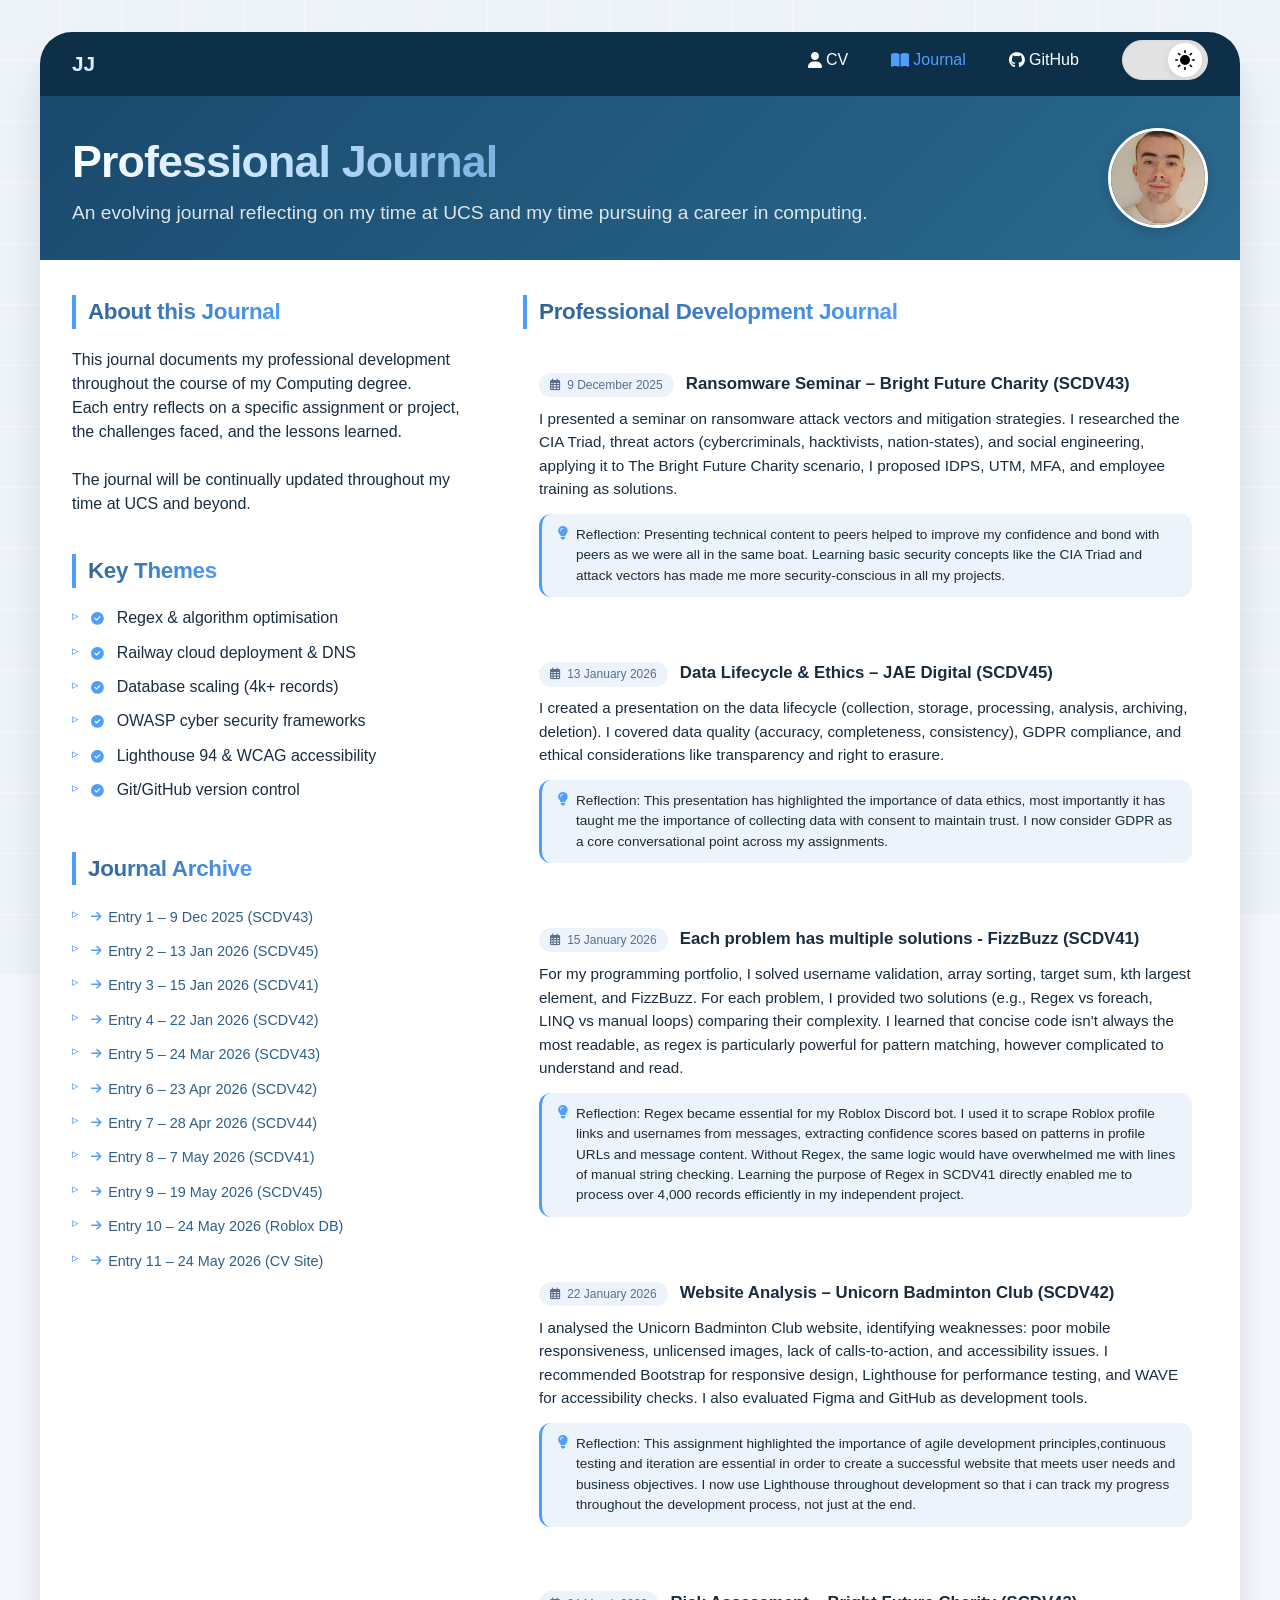
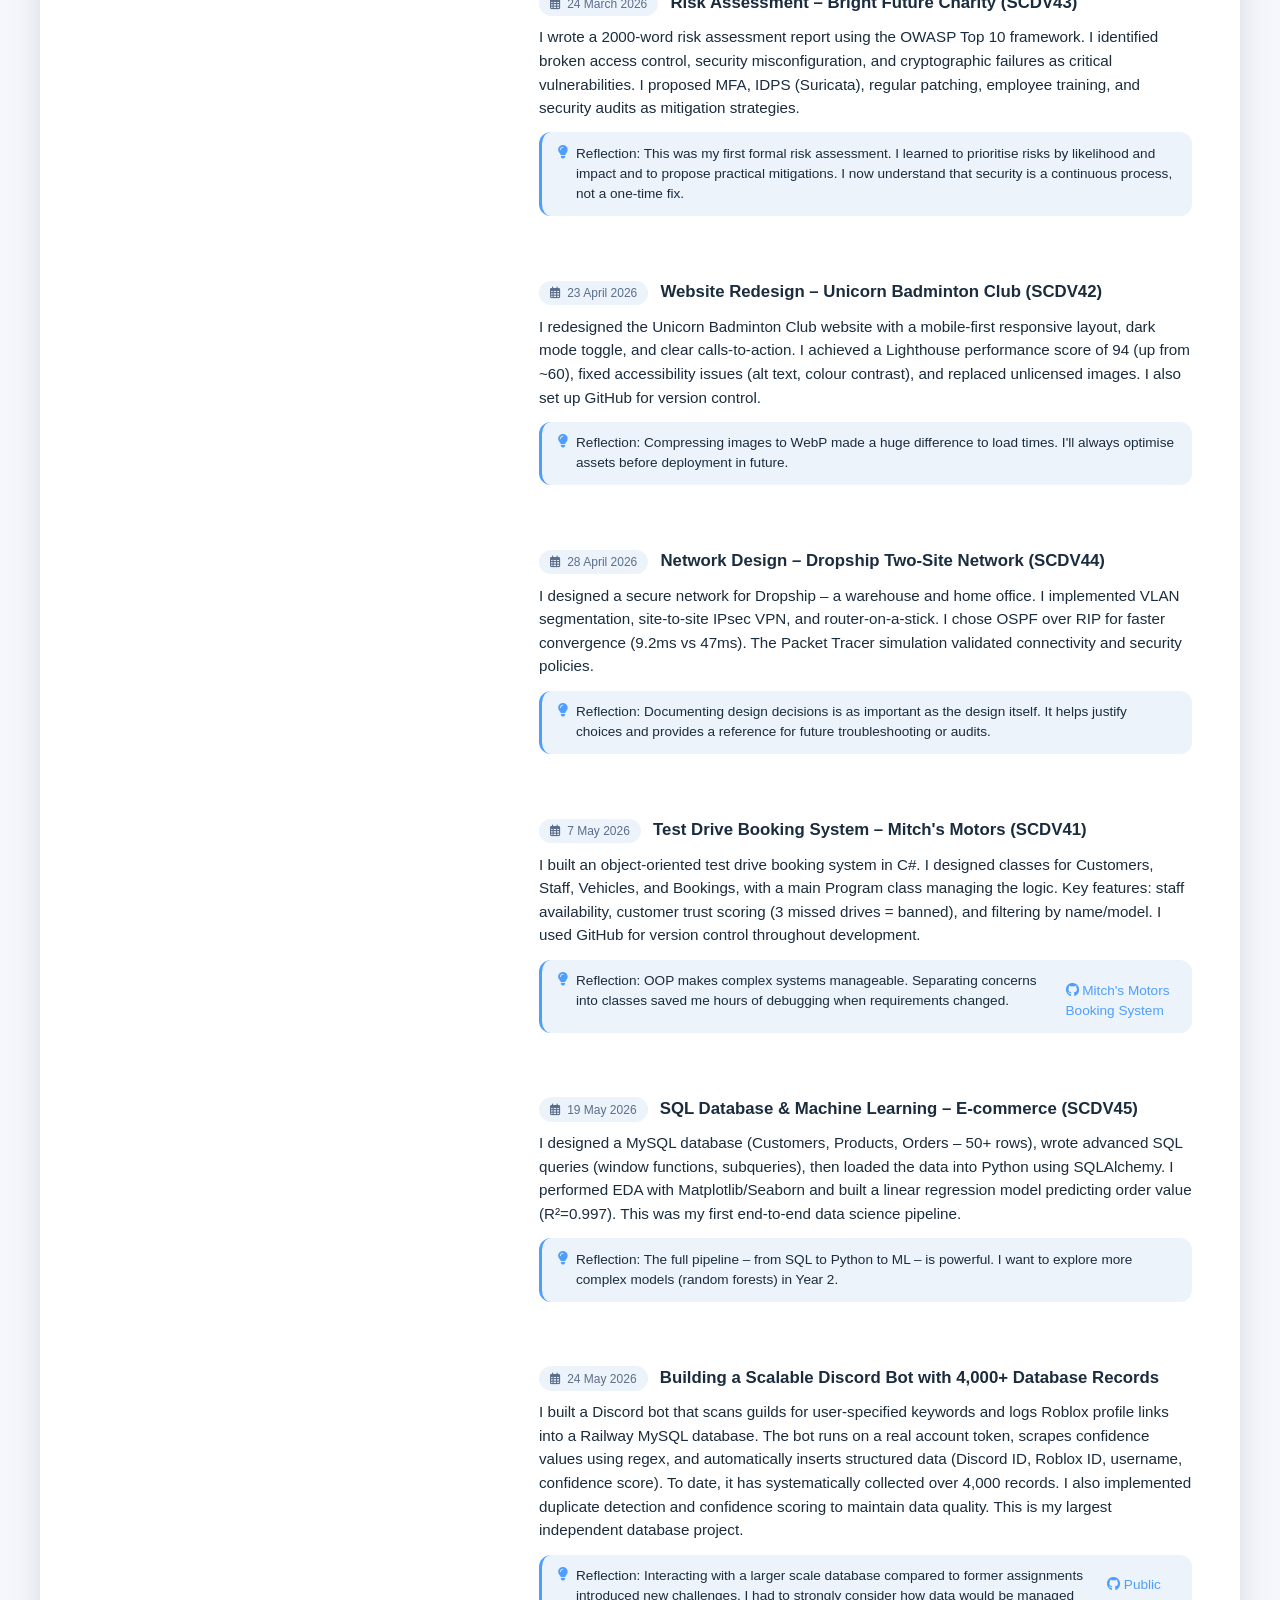
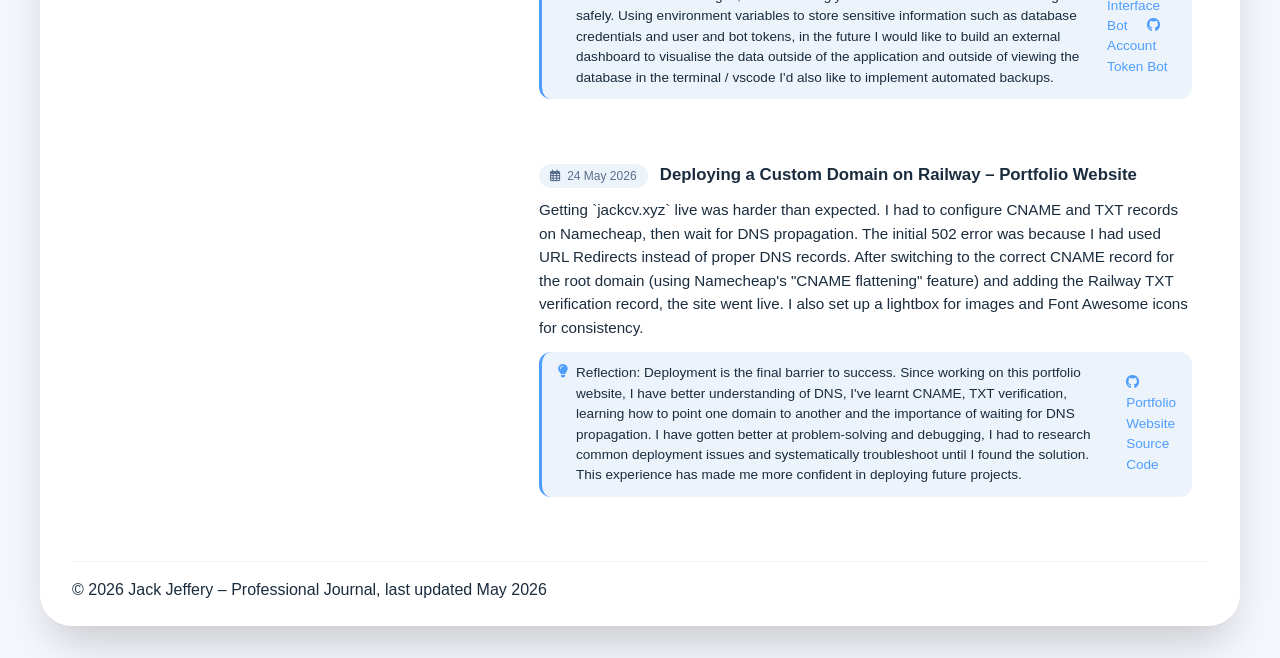
==== journal.html @ ab9c85f5 "Added dark mode, background elements and more" ====
<!DOCTYPE html>
<html lang="en" data-theme="light">
<head>
  <meta charset="UTF-8">
  <meta name="viewport" content="width=device-width, initial-scale=1.0">
  <title>Jack – Professional Journal</title>
  <link rel="stylesheet" href="style.css">
  <link rel="stylesheet" href="journal.css">
  <script src="script.js" defer></script>
  <link rel="icon" type="image/png" sizes="32x32" href="images/favicon-32x32.png">
  <link rel="icon" type="image/png" sizes="16x16" href="images/favicon-16x16.png">
  <link rel="apple-touch-icon" sizes="180x180" href="images/apple-touch-icon.png">
  <link rel="stylesheet" href="https://cdnjs.cloudflare.com/ajax/libs/font-awesome/6.5.1/css/all.min.css">
</head>
<body>

<!-- Interactive Grid Background -->
<div class="grid-background" id="grid-bg"></div>

<div class="container">

  <!-- Navigation Bar with Theme Toggle -->
  <nav class="navbar">
  <div class="nav-container">
    <a href="index.html" class="nav-logo">JJ</a>
    <ul class="nav-menu">
      <li><a href="/" class="nav-link"><i class="fas fa-user"></i> CV</a></li>
      <li><a href="/journal" class="nav-link active"><i class="fas fa-book-open"></i> Journal</a></li>
      <li><a href="#" id="github-choice-trigger" class="nav-link"><i class="fab fa-github"></i> GitHub</a></li>
      <li>
        <button class="theme-toggle" id="theme-btn" aria-label="Toggle theme">
          <div class="toggle-thumb">
            <svg class="theme-icon" viewBox="0 0 24 24" fill="none" stroke="currentColor" stroke-width="2" stroke-linecap="round" stroke-linejoin="round">
              <g class="sun-beams">
                <line x1="12" y1="1" x2="12" y2="3"></line>
                <line x1="12" y1="21" x2="12" y2="23"></line>
                <line x1="4.22" y1="4.22" x2="5.64" y2="5.64"></line>
                <line x1="18.36" y1="18.36" x2="19.78" y2="19.78"></line>
                <line x1="1" y1="12" x2="3" y2="12"></line>
                <line x1="21" y1="12" x2="23" y2="12"></line>
                <line x1="4.22" y1="19.78" x2="5.64" y2="18.36"></line>
                <line x1="18.36" y1="5.64" x2="19.78" y2="4.22"></line>
              </g>
              <mask id="moon-mask">
                <rect x="0" y="0" width="100%" height="100%" fill="white" />
                <circle class="mask-cutout" cx="24" cy="4" r="7" fill="black" />
              </mask>
              <circle class="theme-icon-center" cx="12" cy="12" r="7" fill="currentColor" mask="url(#moon-mask)"></circle>
            </svg>
          </div>
        </button>
      </li>
    </ul>
    <div class="nav-toggle">
      <i class="fas fa-bars"></i>
    </div>
  </div>
</nav>

  <div class="cv-header">
    <div class="header-flex">
      <div class="header-text">
        <h1>Professional Journal</h1>
        <p>An evolving journal reflecting on my time at UCS and my time pursuing a career in computing.</p>
      </div>
      <img src="images/head.jpg" alt="Jack Jeffery" class="headshot">
    </div>
  </div>

  <div class="cv-main">
    <div class="two-col">
      <!-- LEFT COLUMN -->
      <div class="left-col">
        <div class="section">
          <div class="section-title">About this Journal</div>
          <p>This journal documents my professional development throughout the course of my Computing degree. <br> Each entry reflects on a specific assignment or project, the challenges faced, and the lessons learned. <br> <br> The journal will be continually updated throughout my time at UCS and beyond.</p>
        </div>
        <div class="section">
          <div class="section-title">Key Themes</div>
          <ul>
            <li><i class="fas fa-check-circle"></i> Regex & algorithm optimisation</li>
            <li><i class="fas fa-check-circle"></i> Railway cloud deployment & DNS</li>
            <li><i class="fas fa-check-circle"></i> Database scaling (4k+ records)</li>
            <li><i class="fas fa-check-circle"></i> OWASP cyber security frameworks</li>
            <li><i class="fas fa-check-circle"></i> Lighthouse 94 & WCAG accessibility</li>
            <li><i class="fas fa-check-circle"></i> Git/GitHub version control</li>
          </ul>
        </div>
        <div class="section">
          <div class="section-title">Journal Archive</div>
          <ul>
            <li><a href="#entry1" class="archive-link"><i class="fas fa-arrow-right"></i> Entry 1 – 9 Dec 2025 (SCDV43)</a></li>
            <li><a href="#entry2" class="archive-link"><i class="fas fa-arrow-right"></i> Entry 2 – 13 Jan 2026 (SCDV45)</a></li>
            <li><a href="#entry3" class="archive-link"><i class="fas fa-arrow-right"></i> Entry 3 – 15 Jan 2026 (SCDV41)</a></li>
            <li><a href="#entry4" class="archive-link"><i class="fas fa-arrow-right"></i> Entry 4 – 22 Jan 2026 (SCDV42)</a></li>
            <li><a href="#entry5" class="archive-link"><i class="fas fa-arrow-right"></i> Entry 5 – 24 Mar 2026 (SCDV43)</a></li>
            <li><a href="#entry6" class="archive-link"><i class="fas fa-arrow-right"></i> Entry 6 – 23 Apr 2026 (SCDV42)</a></li>
            <li><a href="#entry7" class="archive-link"><i class="fas fa-arrow-right"></i> Entry 7 – 28 Apr 2026 (SCDV44)</a></li>
            <li><a href="#entry8" class="archive-link"><i class="fas fa-arrow-right"></i> Entry 8 – 7 May 2026 (SCDV41)</a></li>
            <li><a href="#entry9" class="archive-link"><i class="fas fa-arrow-right"></i> Entry 9 – 19 May 2026 (SCDV45)</a></li>
            <li><a href="#entry10" class="archive-link"><i class="fas fa-arrow-right"></i> Entry 10 – 24 May 2026 (Roblox DB)</a></li>
            <li><a href="#entry11" class="archive-link"><i class="fas fa-arrow-right"></i> Entry 11 – 24 May 2026 (CV Site)</a></li>
          </ul>
        </div>
      </div>

      <!-- RIGHT COLUMN – Journal entries -->
      <div class="right-col">
        <div class="section">
          <div class="section-title">Professional Development Journal</div>

          <div class="journal-entries">

            <!-- Entry 1 -->
            <div id="entry1" class="journal-entry">
              <div class="entry-header">
                <span class="entry-date"><i class="far fa-calendar-alt"></i> 9 December 2025</span>
                <span class="entry-title">Ransomware Seminar – Bright Future Charity (SCDV43)</span>
              </div>
              <div class="entry-content">
                I presented a seminar on ransomware attack vectors and mitigation strategies. I researched the CIA Triad, threat actors (cybercriminals, hacktivists, nation-states), and social engineering, applying it to The Bright Future Charity scenario, I proposed IDPS, UTM, MFA, and employee training as solutions.
              </div>
              <div class="entry-reflection">
                <i class="fas fa-lightbulb"></i> Reflection: Presenting technical content to peers helped to improve my confidence and bond with peers as we were all in the same boat. Learning basic security concepts like the CIA Triad and attack vectors has made me more security-conscious in all my projects.
              </div>
            </div>

            <!-- Entry 2 -->
            <div id="entry2" class="journal-entry">
              <div class="entry-header">
                <span class="entry-date"><i class="far fa-calendar-alt"></i> 13 January 2026</span>
                <span class="entry-title">Data Lifecycle & Ethics – JAE Digital (SCDV45)</span>
              </div>
              <div class="entry-content">
                I created a presentation on the data lifecycle (collection, storage, processing, analysis, archiving, deletion). I covered data quality (accuracy, completeness, consistency), GDPR compliance, and ethical considerations like transparency and right to erasure.
              </div>
              <div class="entry-reflection">
                <i class="fas fa-lightbulb"></i> Reflection: This presentation has highlighted the importance of data ethics, most importantly it has taught me the importance of collecting data with consent to maintain trust. I now consider GDPR as a core conversational point across my assignments.
              </div>
            </div>

            <!-- Entry 3 -->
            <div id="entry3" class="journal-entry">
              <div class="entry-header">
                <span class="entry-date"><i class="far fa-calendar-alt"></i> 15 January 2026</span>
                <span class="entry-title">Each problem has multiple solutions - FizzBuzz (SCDV41)</span>
              </div>
              <div class="entry-content">
                For my programming portfolio, I solved username validation, array sorting, target sum, kth largest element, and FizzBuzz. For each problem, I provided two solutions (e.g., Regex vs foreach, LINQ vs manual loops) comparing their complexity. I learned that concise code isn't always the most readable, as regex is particularly powerful for pattern matching, however complicated to understand and read.
              </div>
              <div class="entry-reflection">
                <i class="fas fa-lightbulb"></i> Reflection: Regex became essential for my Roblox Discord bot. I used it to scrape Roblox profile links and usernames from messages, extracting confidence scores based on patterns in profile URLs and message content. Without Regex, the same logic would have overwhelmed me with lines of manual string checking. Learning the purpose of Regex in SCDV41 directly enabled me to process over 4,000 records efficiently in my independent project.
              </div>
            </div>

            <!-- Entry 4 -->
            <div id="entry4" class="journal-entry">
              <div class="entry-header">
                <span class="entry-date"><i class="far fa-calendar-alt"></i> 22 January 2026</span>
                <span class="entry-title">Website Analysis – Unicorn Badminton Club (SCDV42)</span>
              </div>
              <div class="entry-content">
                I analysed the Unicorn Badminton Club website, identifying weaknesses: poor mobile responsiveness, unlicensed images, lack of calls-to-action, and accessibility issues. I recommended Bootstrap for responsive design, Lighthouse for performance testing, and WAVE for accessibility checks. I also evaluated Figma and GitHub as development tools.
              </div>
              <div class="entry-reflection">
                <i class="fas fa-lightbulb"></i> Reflection: This assignment highlighted the importance of agile development principles,continuous testing and iteration are essential in order to create a successful website that meets user needs and business objectives. I now use Lighthouse throughout development so that i can track my progress throughout the development process, not just at the end.
              </div>
            </div>

            <!-- Entry 5 -->
            <div id="entry5" class="journal-entry">
              <div class="entry-header">
                <span class="entry-date"><i class="far fa-calendar-alt"></i> 24 March 2026</span>
                <span class="entry-title">Risk Assessment – Bright Future Charity (SCDV43)</span>
              </div>
              <div class="entry-content">
                I wrote a 2000-word risk assessment report using the OWASP Top 10 framework. I identified broken access control, security misconfiguration, and cryptographic failures as critical vulnerabilities. I proposed MFA, IDPS (Suricata), regular patching, employee training, and security audits as mitigation strategies.
              </div>
              <div class="entry-reflection">
                <i class="fas fa-lightbulb"></i> Reflection: This was my first formal risk assessment. I learned to prioritise risks by likelihood and impact and to propose practical mitigations. I now understand that security is a continuous process, not a one-time fix.
              </div>
            </div>

            <!-- Entry 6 -->
            <div id="entry6" class="journal-entry">
              <div class="entry-header">
                <span class="entry-date"><i class="far fa-calendar-alt"></i> 23 April 2026</span>
                <span class="entry-title">Website Redesign – Unicorn Badminton Club (SCDV42)</span>
              </div>
              <div class="entry-content">
                I redesigned the Unicorn Badminton Club website with a mobile-first responsive layout, dark mode toggle, and clear calls-to-action. I achieved a Lighthouse performance score of 94 (up from ~60), fixed accessibility issues (alt text, colour contrast), and replaced unlicensed images. I also set up GitHub for version control.
              </div>
              <div class="entry-reflection">
                <i class="fas fa-lightbulb"></i> Reflection: Compressing images to WebP made a huge difference to load times. I'll always optimise assets before deployment in future.
              </div>
            </div>

            <!-- Entry 7 -->
            <div id="entry7" class="journal-entry">
              <div class="entry-header">
                <span class="entry-date"><i class="far fa-calendar-alt"></i> 28 April 2026</span>
                <span class="entry-title">Network Design – Dropship Two-Site Network (SCDV44)</span>
              </div>
              <div class="entry-content">
                I designed a secure network for Dropship – a warehouse and home office. I implemented VLAN segmentation, site-to-site IPsec VPN, and router-on-a-stick. I chose OSPF over RIP for faster convergence (9.2ms vs 47ms). The Packet Tracer simulation validated connectivity and security policies.
              </div>
              <div class="entry-reflection">
                <i class="fas fa-lightbulb"></i> Reflection: Documenting design decisions is as important as the design itself. It helps justify choices and provides a reference for future troubleshooting or audits.
              </div>
            </div>

            <!-- Entry 8 -->
            <div id="entry8" class="journal-entry">
              <div class="entry-header">
                <span class="entry-date"><i class="far fa-calendar-alt"></i> 7 May 2026</span>
                <span class="entry-title">Test Drive Booking System – Mitch's Motors (SCDV41)</span>
              </div>
              <div class="entry-content">
                I built an object-oriented test drive booking system in C#. I designed classes for Customers, Staff, Vehicles, and Bookings, with a main Program class managing the logic. Key features: staff availability, customer trust scoring (3 missed drives = banned), and filtering by name/model. I used GitHub for version control throughout development.
              </div>
              <div class="entry-reflection">
                <i class="fas fa-lightbulb"></i> Reflection: OOP makes complex systems manageable. Separating concerns into classes saved me hours of debugging when requirements changed.
                <div style="margin-top: 0.6rem;">
                  <a href="https://github.com/JackUCS/MitchMotors" target="_blank" style="color: #4f9eff; text-decoration: none;">
                    <i class="fab fa-github"></i> Mitch's Motors Booking System
                  </a>
                </div>
              </div>
            </div>

            <!-- Entry 9 -->
            <div id="entry9" class="journal-entry">
              <div class="entry-header">
                <span class="entry-date"><i class="far fa-calendar-alt"></i> 19 May 2026</span>
                <span class="entry-title">SQL Database & Machine Learning – E-commerce (SCDV45)</span>
              </div>
              <div class="entry-content">
                I designed a MySQL database (Customers, Products, Orders – 50+ rows), wrote advanced SQL queries (window functions, subqueries), then loaded the data into Python using SQLAlchemy. I performed EDA with Matplotlib/Seaborn and built a linear regression model predicting order value (R²=0.997). This was my first end-to-end data science pipeline.
              </div>
              <div class="entry-reflection">
                <i class="fas fa-lightbulb"></i> Reflection: The full pipeline – from SQL to Python to ML – is powerful. I want to explore more complex models (random forests) in Year 2.
              </div>
            </div>

            <!-- Entry 10 -->
            <div id="entry10" class="journal-entry">
              <div class="entry-header">
                <span class="entry-date"><i class="far fa-calendar-alt"></i> 24 May 2026</span>
                <span class="entry-title">Building a Scalable Discord Bot with 4,000+ Database Records</span>
              </div>
              <div class="entry-content">
                I built a Discord bot that scans guilds for user‑specified keywords and logs Roblox profile links into a Railway MySQL database. The bot runs on a real account token, scrapes confidence values using regex, and automatically inserts structured data (Discord ID, Roblox ID, username, confidence score). To date, it has systematically collected over 4,000 records. I also implemented duplicate detection and confidence scoring to maintain data quality. This is my largest independent database project.
              </div>
              <div class="entry-reflection">
                <i class="fas fa-lightbulb"></i> Reflection: Interacting with a larger scale database compared to former assignments introduced new challenges, I had to strongly consider how data would be managed safely. Using environment variables to store sensitive information such as database credentials and user and bot tokens, in the future I would like to build an external dashboard to visualise the data outside of the application and outside of viewing the database in the terminal / vscode I'd also like to implement automated backups.
                <div style="margin-top: 0.6rem;">
                  <a href="https://github.com/JackUCS/PublicInterface" target="_blank" style="color: #4f9eff; text-decoration: none; margin-right: 1rem;">
                    <i class="fab fa-github"></i> Public Interface Bot
                  </a>
                  <a href="https://github.com/JackUCS/Roblox-Monitoring-Final" target="_blank" style="color: #4f9eff; text-decoration: none;">
                    <i class="fab fa-github"></i> Account Token Bot
                  </a>
                </div>
              </div>
            </div>

            <!-- Entry 11 -->
            <div id="entry11" class="journal-entry">
              <div class="entry-header">
                <span class="entry-date"><i class="far fa-calendar-alt"></i> 24 May 2026</span>
                <span class="entry-title">Deploying a Custom Domain on Railway – Portfolio Website</span>
              </div>
              <div class="entry-content">
                Getting `jackcv.xyz` live was harder than expected. I had to configure CNAME and TXT records on Namecheap, then wait for DNS propagation. The initial 502 error was because I had used URL Redirects instead of proper DNS records. After switching to the correct CNAME record for the root domain (using Namecheap's "CNAME flattening" feature) and adding the Railway TXT verification record, the site went live. I also set up a lightbox for images and Font Awesome icons for consistency.
              </div>
              <div class="entry-reflection">
                <i class="fas fa-lightbulb"></i> Reflection: Deployment is the final barrier to success. Since working on this portfolio website, I have better understanding of DNS, I've learnt CNAME, TXT verification, learning how to point one domain to another and the importance of waiting for DNS propagation. I have gotten better at problem-solving and debugging, I had to research common deployment issues and systematically troubleshoot until I found the solution. This experience has made me more confident in deploying future projects.
                <div style="margin-top: 0.6rem;">
                  <a href="https://github.com/JackUCS/Digital-CV" target="_blank" style="color: #4f9eff; text-decoration: none;">
                    <i class="fab fa-github"></i> Portfolio Website Source Code
                  </a>
                </div>
              </div>
            </div>

          </div>
        </div>
      </div>
    </div>

    <hr>
    <p class="copyright">© <span id="current-year"></span> Jack Jeffery – Professional Journal, last updated May 2026</p>
  </div>
</div>

<!-- Modal for journal entry detail popup -->
<div id="journal-modal" class="modal-overlay">
  <div class="modal-container">
    <div class="modal-content"></div>
  </div>
</div>

<!-- Modal for the interactive GitHub screenshot -->
<div id="github-image-modal" class="modal-overlay">
  <div class="modal-container github-interactive-container">
    <div class="github-image-wrapper">
      <img src="images/gitscreenshot.png" alt="GitHub Profile Screenshot" class="github-interactive-img">
    </div>
  </div>
</div>

</body>
</html>
---- style.css ----
/* ============================================
   INTERACTIVE GRID BACKGROUND
   ============================================ */
.grid-background {
  position: fixed;
  top: 0;
  left: 0;
  width: 100vw;
  height: 100vh;
  display: grid;
  grid-template-columns: repeat(auto-fill, minmax(60px, 1fr));
  grid-auto-rows: 60px;
  gap: 1px;
  z-index: 0;
  pointer-events: auto;
}

.grid-block {
  background-color: var(--grid-bg-start);
  width: 100%;
  height: 100%;
  transition: background-color 0.8s ease-out;
}

.grid-block:hover {
  background-color: var(--grid-bg-hover);
  transition: background-color 0s;
}

/* Theme-aware grid colours */
[data-theme="light"] {
  --grid-bg-start: #eef2f9;
  --grid-bg-hover: #c0d4f0;
}

[data-theme="dark"] {
  --grid-bg-start: #0a0a0a;
  --grid-bg-hover: #2a3a4a;
}

/* Ensure container sits above grid */
.container {
  position: relative;
  z-index: 1;
  background: var(--container-bg);
  backdrop-filter: blur(0px);
}

* {
  margin: 0;
  padding: 0;
  box-sizing: border-box;
}

/* Color System Tokens */
[data-theme="light"] {
  --bg-color: #f5f7fc;
  --container-bg: rgba(255, 255, 255, 0.96);
  --card-bg: #ffffff;
  --border-color: #ecf3fa;
  --text-primary: #1a2c3e;
  --text-secondary: #5b6e8c;
  --toggle-bg: #e2e2e2;
  --toggle-border: #dbdbdb;
  --thumb-bg: #ffffff;
  --icon-color: #000000;
  --thumb-translate: translateX(42px);
}

[data-theme="dark"] {
  --bg-color: #0a0a0a;
  --container-bg: rgba(18, 25, 35, 0.96);
  --card-bg: #1a2a3a;
  --border-color: #2a3a4a;
  --text-primary: #e0e0e0;
  --text-secondary: #a0b0c0;
  --toggle-bg: #1a1a1a;
  --toggle-border: #262626;
  --thumb-bg: #333333;
  --icon-color: #ffffff;
  --thumb-translate: translateX(0px);
}

body {
  font-family: 'Inter', -apple-system, BlinkMacSystemFont, 'Segoe UI', Roboto, Helvetica, Arial, sans-serif;
  background: var(--bg-color);
  color: var(--text-primary);
  line-height: 1.5;
  padding: 2rem 1rem;
  transition: background-color 0.5s cubic-bezier(0.16, 1, 0.3, 1);
}

.container {
  max-width: 1200px;
  margin: 0 auto;
  background: var(--container-bg);
  border-radius: 32px;
  box-shadow: 0 25px 45px -12px rgba(0,0,0,0.2), 0 2px 6px rgba(0,0,0,0.02);
  overflow: hidden;
  transition: background 0.5s cubic-bezier(0.16, 1, 0.3, 1);
}

/* Navbar styles – unchanged (stays dark) */
.navbar {
  background: #0d2f48;
  padding: 0.5rem 2rem;
  position: sticky;
  top: 0;
  z-index: 1000;
}

.nav-container {
  display: flex;
  justify-content: space-between;
  align-items: center;
  max-width: 1200px;
  margin: 0 auto;
  position: relative;
}

.nav-logo {
  color: white;
  font-size: 1.3rem;
  font-weight: 700;
  text-decoration: none;
  background: linear-gradient(135deg, #fff, #c0e0ff);
  -webkit-background-clip: text;
  background-clip: text;
  color: transparent;
}

.nav-menu {
  display: flex;
  gap: 1.5rem;
  list-style: none;
  margin: 0;
  padding: 0;
  align-items: center;
}

.nav-link {
  color: white;
  text-decoration: none;
  font-weight: 500;
  transition: color 0.2s;
  display: inline-flex;
  align-items: center;
  gap: 4px;
  font-size: 1rem;
}

.nav-link:hover {
  color: #4f9eff;
}

.nav-link.active {
  color: #4f9eff;
}

.nav-toggle {
  display: none;
  color: white;
  font-size: 1.3rem;
  cursor: pointer;
}

/* Mobile responsive – DROP DOWN from top */
@media (max-width: 700px) {
  .nav-toggle {
    display: block;
  }
  
  .navbar {
    padding: 0.5rem 1rem;
  }
  
  .nav-menu {
    position: absolute;
    top: 52px;
    left: 0;
    right: 0;
    flex-direction: column;
    background: #235877;
    width: 100%;
    max-height: 0;
    overflow: hidden;
    transition: max-height 0.3s ease-in-out;
    gap: 0;
    padding: 0;
    box-shadow: none;
  }
  
  .nav-menu.active {
    max-height: 300px;
    padding: 0.8rem 0;
    box-shadow: 0 10px 15px rgba(0,0,0,0.1);
  }
  
  .nav-menu li {
    width: 100%;
    text-align: center;
    padding: 0;
  }
  
  .nav-menu li::before {
    content: none;
  }
  
  .nav-link {
    font-size: 1rem;
    justify-content: center;
    padding: 0.6rem 0;
    width: 100%;
  }
}

/* header gradient – stays the same */
.cv-header {
  background: linear-gradient(135deg, #1a4a6e 0%, #2a6a8e 100%);
  color: white;
  padding: 2rem 2rem;
}

.header-flex {
  display: flex;
  justify-content: space-between;
  align-items: center;
  flex-wrap: wrap;
  gap: 1.5rem;
}

.header-text h1 {
  font-size: 2.8rem;
  font-weight: 700;
  letter-spacing: -0.02em;
  margin-bottom: 0.25rem;
  background: linear-gradient(90deg, #ffffff, #c0e0ff, #7bb3e0, #c0e0ff, #ffffff);
  background-size: 200% auto;
  -webkit-background-clip: text;
  background-clip: text;
  color: transparent;
  display: inline-block;
  animation: shimmer 6s linear infinite;
}

@keyframes shimmer {
  0% { background-position: 0% center; }
  100% { background-position: 200% center; }
}

.header-text p {
  font-size: 1.2rem;
  opacity: 0.85;
  font-weight: 450;
}

/* headshot styling */
.headshot {
  width: 100px;
  height: 100px;
  border-radius: 50%;
  object-fit: cover;
  border: 3px solid white;
  box-shadow: 0 4px 12px rgba(0,0,0,0.15);
  transition: transform 0.2s ease, box-shadow 0.2s ease;
  cursor: pointer;
}

.headshot:hover {
  transform: scale(1.02);
  box-shadow: 0 6px 16px rgba(0,0,0,0.2);
}

.cv-main {
  padding: 2rem 2rem 1.5rem;
}

.two-col {
  display: flex;
  gap: 2.5rem;
  flex-wrap: wrap;
}

.left-col {
  flex: 1.2;
  min-width: 260px;
}

.right-col {
  flex: 2;
  min-width: 280px;
}

.section {
  margin-bottom: 2rem;
  background: var(--card-bg);
  border-radius: 24px;
  padding: 0.2rem 0;
  transition: background 0.3s ease;
}

.section-title {
  font-size: 1.4rem;
  font-weight: 700;
  letter-spacing: -0.3px;
  background: linear-gradient(120deg, #2c5f8a, #4f9eff);
  background-clip: text;
  -webkit-background-clip: text;
  color: transparent;
  border-left: 4px solid #4f9eff;
  padding-left: 0.75rem;
  margin-bottom: 1.2rem;
  display: inline-block;
}

.job-title, .project-title {
  font-weight: 700;
  color: var(--text-primary);
  font-size: 1.05rem;
}

.date {
  font-size: 0.8rem;
  color: var(--text-secondary);
  margin-bottom: 0.4rem;
  letter-spacing: -0.2px;
}

.skill-tag, .skill-link {
  display: inline-block;
  background: var(--card-bg);
  color: var(--text-primary);
  padding: 0.25rem 0.8rem;
  border-radius: 40px;
  font-size: 0.75rem;
  font-weight: 500;
  margin: 0.2rem 0.3rem;
  transition: all 0.15s;
  border: 1px solid var(--border-color);
  text-decoration: none;
}

.skill-tag:hover, .skill-link:hover {
  background: var(--border-color);
  transform: translateY(-1px);
}

.project-item, .education-item {
  border-bottom: none;
  transition: border-color 0.3s ease;
}

.project-item:last-child {
  border-bottom: none;
}

.tech-stack {
  font-size: 0.75rem;
  font-weight: 500;
  color: #4f9eff;
  margin-bottom: 0.4rem;
  letter-spacing: -0.2px;
}

.btn-download, .btn-view {
  display: inline-block;
  background: linear-gradient(100deg, #2c5f8a, #4f9eff);
  color: white;
  padding: 0.6rem 1.4rem;
  border-radius: 60px;
  text-decoration: none;
  font-weight: 500;
  font-size: 0.85rem;
  transition: all 0.2s ease;
  border: none;
  cursor: pointer;
  box-shadow: 0 2px 6px rgba(0,0,0,0.05);
}

.btn-download:hover, .btn-view:hover {
  background: linear-gradient(100deg, #1a4a6e, #3b82f6);
  transform: translateY(-2px);
  box-shadow: 0 8px 18px rgba(0,0,0,0.1);
}

.btn-download:active, .btn-view:active {
  transform: translateY(1px);
}

.button-group {
  display: flex;
  flex-wrap: wrap;
  gap: 0.8rem;
  margin-top: 0.8rem;
}

.pdf-button-wrapper {
  margin-top: 0.5rem;
}

hr {
  margin: 1.8rem 0 1rem;
  border: none;
  border-top: 1px solid var(--border-color);
  transition: border-color 0.3s ease;
}

.custom-link {
  color: #4f9eff;
  text-decoration: none;
  font-weight: 500;
  transition: color 0.2s;
}

.custom-link:hover {
  color: #2c5f8a;
  text-decoration: underline;
}

ul {
  list-style-type: none;
  padding-left: 0;
}

ul li {
  margin-bottom: 0.5rem;
  padding-left: 1.2rem;
  position: relative;
}

ul li::before {
  content: "▹";
  position: absolute;
  left: 0;
  color: #4f9eff;
  font-size: 0.8rem;
}

/* Exclude navbar lists from the arrow rule */
.nav-menu li::before {
  content: none;
}

/* video container (responsive iframe) */
.video-container {
  position: relative;
  overflow: hidden;
  width: 100%;
  padding-bottom: 56.25%;
  border-radius: 12px;
  box-shadow: 0 4px 12px rgba(0, 0, 0, 0.1);
}

.responsive-iframe {
  position: absolute;
  top: 0;
  left: 0;
  width: 100%;
  height: 100%;
  border: 0;
}

/* reduce gap between Education and first Key Project */
.education-item {
  margin-bottom: 0.75rem;
  padding-bottom: 0.4rem;
}
.section:first-of-type .project-item:first-of-type {
  margin-top: 0;
}
.right-col .section:first-child {
  margin-bottom: 1rem;
}

/* mobile responsiveness */
@media (max-width: 700px) {
  .header-text h1 {
    font-size: 2rem;
  }
  .cv-main {
    padding: 1.5rem;
  }
  .two-col {
    gap: 1.5rem;
  }
  .section-title {
    font-size: 1.3rem;
  }
}

@media (max-width: 600px) {
  .header-flex {
    flex-direction: column;
    text-align: center;
  }
  .headshot {
    margin-top: 0.5rem;
  }
}

.btn-icon {
  width: 16px;
  height: 16px;
  vertical-align: middle;
  margin-top: -2px;
  margin-right: 3px;
  display: inline-block;
}

/* ============================================
   PROJECT CARD HOVER EFFECT (Unified smooth zoom)
   ============================================ */
.project-item {
  transition: transform 0.3s cubic-bezier(0.2, 0.9, 0.4, 1.1), 
              box-shadow 0.3s ease, 
              background-color 0.2s ease;
  border-radius: 16px;
  padding: 1rem 1rem 0.75rem 1rem;
  margin-left: -1rem;
  margin-right: -1rem;
  background-color: transparent;
  overflow: visible;
}

/* Light mode hover - smooth zoom */
.project-item:hover {
  transform: scale(1.02);
  box-shadow: 0 20px 35px -12px rgba(0, 0, 0, 0.2);
  background-color: var(--card-bg);
  z-index: 2;
  position: relative;
}

/* Dark mode specific padding */
[data-theme="dark"] .project-item {
  padding: 1.2rem 1.2rem 0.95rem 1.2rem;
  margin-left: -0.2rem;
  margin-right: -0.2rem;
}

/* Dark mode hover - stronger scale, SAME transition */
[data-theme="dark"] .project-item:hover {
  transform: scale(1.04);
  box-shadow: 0 25px 45px -12px rgba(0, 0, 0, 0.6),
              0 0 0 1px rgba(79, 158, 255, 0.2);
  background-color: var(--card-bg);
  z-index: 2;
  position: relative;
}
/* Dark mode specific padding (more breathing room) */
[data-theme="dark"] .project-item {
  padding: 1.2rem 1.2rem 0.95rem 1.2rem;
  margin-left: -0.2rem;
  margin-right: -0.2rem;
}

[data-theme="dark"] .section {
  padding: 0.5rem 1rem;
}

/* ============================================
   FADE-IN ON SCROLL
   ============================================ */
.project-item, .section, .journal-entry {
  opacity: 0;
  transform: translateY(20px);
  transition: opacity 0.6s ease, transform 0.6s ease;
}

.project-item.fade-in, .section.fade-in, .journal-entry.fade-in {
  opacity: 1;
  transform: translateY(0);
}

/* ============================================
   MODAL STYLES
   ============================================ */
.modal-overlay {
  display: none;
  position: fixed;
  top: 0;
  left: 0;
  width: 100%;
  height: 100%;
  background: rgba(0, 0, 0, 0.3);
  backdrop-filter: blur(8px) brightness(0.9);
  -webkit-backdrop-filter: blur(8px) brightness(0.9);
  justify-content: center;
  align-items: center;
  z-index: 10000;
  opacity: 0;
  transition: opacity 0.3s ease;
}

.modal-overlay.active {
  display: flex;
  opacity: 1;
}

.modal-container {
  max-width: 800px;
  width: 90%;
  max-height: 85vh;
  overflow-y: auto;
  background: var(--card-bg);
  border-radius: 32px;
  box-shadow: 0 30px 50px rgba(0, 0, 0, 0.3);
  padding: 2rem;
  position: relative;
  transform: scale(0.95);
  transition: transform 0.3s ease, background 0.3s ease;
}

.modal-overlay.active .modal-container {
  transform: scale(1);
}

.modal-close {
  position: absolute;
  top: 1rem;
  right: 1.5rem;
  font-size: 2rem;
  cursor: pointer;
  color: #4f9eff;
  transition: color 0.2s;
}

.modal-close:hover {
  color: #1a4a6e;
}

.modal-content .project-title,
.modal-content .tech-stack,
.modal-content .button-group {
  margin-bottom: 1rem;
}

.modal-content .project-item {
  padding: 0;
  margin: 0;
  border-bottom: none;
  box-shadow: none;
  background: transparent;
}

.modal-content .button-group {
  margin-top: 1.5rem;
}

/* ============================================
   GITHUB MODAL STYLES
   ============================================ */
.github-choice-container {
  max-width: 450px;
  text-align: center;
}

.github-choice-content h3 {
  font-size: 1.5rem;
  margin-bottom: 0.5rem;
  color: #1a4a6e;
}

.github-choice-content p {
  margin-bottom: 1.5rem;
  color: var(--text-primary);
}

.github-buttons {
  display: flex;
  gap: 1rem;
  justify-content: center;
  flex-wrap: wrap;
}

.github-buttons .btn-view {
  min-width: 160px;
}

.github-interactive-container {
  max-width: 800px;
  width: 90%;
  background: transparent;
  border-radius: 24px;
  padding: 0;
  perspective: 1000px;
  overflow: visible;
  box-shadow: none;
}

.github-image-wrapper {
  position: relative;
  width: 100%;
  transition: transform 0.1s ease-out;
  transform-style: preserve-3d;
  will-change: transform;
  cursor: pointer;
}

.github-interactive-img {
  width: 100%;
  height: auto;
  border-radius: 16px;
  box-shadow: 0 20px 35px -10px rgba(0,0,0,0.2);
  display: block;
  cursor: pointer;
}

/* ============================================
   THEME TOGGLE BUTTON
   ============================================ */
.theme-toggle {
  width: 86px;
  height: 40px;
  background-color: var(--toggle-bg);
  border: 1px solid var(--toggle-border);
  border-radius: 50px;
  padding: 3px;
  cursor: pointer;
  display: flex;
  align-items: center;
  position: relative;
  outline: none;
  box-shadow: inset 0 1px 2px rgba(0,0,0,0.02);
  transition: background-color 0.5s cubic-bezier(0.16, 1, 0.3, 1),
              border-color 0.5s cubic-bezier(0.16, 1, 0.3, 1);
  background: var(--toggle-bg);
}

.toggle-thumb {
  width: 34px;
  height: 34px;
  background-color: var(--thumb-bg);
  border-radius: 50%;
  display: flex;
  justify-content: center;
  align-items: center;
  color: var(--icon-color);
  box-shadow: 0 2px 8px rgba(0, 0, 0, 0.08);
  transform: var(--thumb-translate);
  transition: transform 0.5s cubic-bezier(0.16, 1, 0.3, 1),
              background-color 0.5s cubic-bezier(0.16, 1, 0.3, 1),
              color 0.5s cubic-bezier(0.16, 1, 0.3, 1);
}

.theme-icon {
  width: 20px;
  height: 20px;
  transform: rotate(-40deg);
  transition: transform 0.55s cubic-bezier(0.16, 1, 0.3, 1);
}

.theme-icon-center {
  transition: r 0.5s cubic-bezier(0.16, 1, 0.3, 1);
}

.mask-cutout {
  transition: cx 0.5s cubic-bezier(0.16, 1, 0.3, 1),
              cy 0.5s cubic-bezier(0.16, 1, 0.3, 1);
}

.sun-beams {
  opacity: 0;
  transform: scale(0.6);
  transform-origin: center;
  transition: opacity 0.3s ease, 
              transform 0.5s cubic-bezier(0.16, 1, 0.3, 1);
}

[data-theme="light"] .theme-icon {
  transform: rotate(0deg);
}

[data-theme="light"] .theme-icon-center {
  r: 5px;
}

[data-theme="light"] .mask-cutout {
  cx: 30px;
  cy: 0px;
}

[data-theme="light"] .sun-beams {
  opacity: 1;
  transform: scale(1);
  transition-delay: 0.1s;
}
.project-item.fade-in {
  opacity: 1;
  transform: translateY(0);  /* this is fine, but hover needs higher priority */
}

/* Ensure hover always wins */
.project-item:hover {
  transform: scale(1.02) !important;  /* temporary test – remove if works */
}
---- journal.css ----
/* ============================================
   JOURNAL PAGE SPECIFIC STYLES
   For: journal.html
   Dependencies: style.css (main CV styles)
   ============================================ */

/* --------------------------------------------
   SMOOTH SCROLL & ANCHOR OFFSET
--------------------------------------------- */
html {
  scroll-behavior: smooth;
}

/* Prevents fixed header from covering the entry title when scrolling to anchor */
.journal-entry {
  scroll-margin-top: 80px;
}

/* --------------------------------------------
   LEFT COLUMN – ARCHIVE LINKS
--------------------------------------------- */
.archive-link {
  cursor: pointer;
  color: #2c5f8a;
  text-decoration: none;
  transition: color 0.2s;
  display: inline-flex;
  align-items: center;
  gap: 6px;
  font-size: 0.9rem;
}

.archive-link:hover {
  color: #4f9eff;
  text-decoration: underline;
}

.archive-link i {
  font-size: 0.75rem;
  color: #4f9eff;
}

.left-col ul {
  padding-left: 0;
  margin-top: 0;
}

.left-col ul li {
  list-style: none;
  margin-bottom: 0.75rem;
  line-height: 1.4;
}

.left-col .fa-check-circle {
  color: #4f9eff;
  margin-right: 8px;
  font-size: 0.8rem;
}

/* ============================================
   JOURNAL ENTRIES CONTAINER & HOVER EFFECTS
   ============================================ */
.journal-entries {
  margin-top: 0.5rem;
}

/* Base styles + fade-in + hover (all combined) */
/* ============================================
   JOURNAL ENTRY HOVER & FADE-IN (Fixed)
   ============================================ */

/* Base styles */
.journal-entry {
  transition: transform 0.3s cubic-bezier(0.2, 0.9, 0.4, 1.1), 
              box-shadow 0.3s ease, 
              background-color 0.2s ease,
              opacity 0.6s ease,
              transform 0.6s ease;
  border-radius: 16px;
  padding: 1rem;
  margin-bottom: 2rem;
  background-color: transparent;
  overflow: visible;
  opacity: 0;
  transform: translateY(20px);
}

.journal-entry.fade-in {
  opacity: 1;
  transform: translateY(0) scale(1); /* explicitly set scale to 1 */
}

/* Light mode hover - higher specificity to override fade-in */
.journal-entry.journal-entry:hover {
  transform: scale(1.02) !important;
  box-shadow: 0 20px 35px -12px rgba(0, 0, 0, 0.2);
  background-color: var(--card-bg);
  z-index: 2;
  position: relative;
}

/* Dark mode hover - higher specificity */
[data-theme="dark"] .journal-entry.journal-entry:hover {
  transform: scale(1.04) !important;
  box-shadow: 0 25px 45px -12px rgba(0, 0, 0, 0.6),
              0 0 0 1px rgba(79, 158, 255, 0.2);
  background-color: var(--card-bg);
  z-index: 2;
  position: relative;
}

.journal-entry:last-child {
  margin-bottom: 0;
}


/* Hover effect for journal entries */
.journal-entry:hover {
  transform: scale(1.01);
  box-shadow: 0 12px 24px -8px rgba(0, 0, 0, 0.15);
  background-color: var(--card-bg);
  z-index: 1;
  position: relative;
}

/* --------------------------------------------
   ENTRY HEADER (date badge + title)
--------------------------------------------- */
.entry-header {
  margin-bottom: 0.6rem;
  display: flex;
  flex-wrap: wrap;
  align-items: baseline;
  gap: 0.75rem;
}

.entry-date {
  font-size: 0.75rem;
  color: var(--text-secondary);
  background: var(--border-color);
  padding: 0.2rem 0.7rem;
  border-radius: 20px;
  display: inline-flex;
  align-items: center;
  gap: 6px;
  white-space: nowrap;
}

.entry-title {
  font-weight: 700;
  color: var(--text-primary);
  font-size: 1.05rem;
  line-height: 1.4;
}

/* --------------------------------------------
   ENTRY CONTENT (main text)
--------------------------------------------- */
.entry-content {
  color: var(--text-primary);
  line-height: 1.55;
  margin-bottom: 0.8rem;
  font-size: 0.95rem;
}

/* --------------------------------------------
   REFLECTION BOX (blue background with left border)
--------------------------------------------- */
.entry-reflection {
  background: var(--border-color);
  padding: 0.7rem 1rem;
  border-radius: 12px;
  font-size: 0.85rem;
  color: var(--text-primary);
  border-left: 3px solid #4f9eff;
  display: flex;
  align-items: flex-start;
  gap: 8px;
}

.entry-reflection i {
  margin-top: 2px;
  color: #4f9eff;
  flex-shrink: 0;
  font-size: 0.85rem;
}

/* --------------------------------------------
   RESPONSIVE DESIGN (mobile)
--------------------------------------------- */
@media (max-width: 700px) {
  .entry-header {
    flex-direction: column;
    gap: 0.4rem;
    align-items: flex-start;
  }
  
  .entry-title {
    font-size: 1rem;
  }
  
  .entry-date {
    white-space: normal;
  }
  
  .entry-content {
    font-size: 0.9rem;
  }
  
  .entry-reflection {
    font-size: 0.8rem;
    padding: 0.6rem 0.8rem;
  }
  
  .journal-entry {
    padding: 0.75rem;
  }
}

/* --------------------------------------------
   FADE-IN ON SCROLL (inherits from main style.css)
--------------------------------------------- */
.journal-entry {
  opacity: 0;
  transform: translateY(20px);
  transition: opacity 0.6s ease, transform 0.6s ease;
}

.journal-entry.fade-in {
  opacity: 1;
  transform: translateY(0);
}
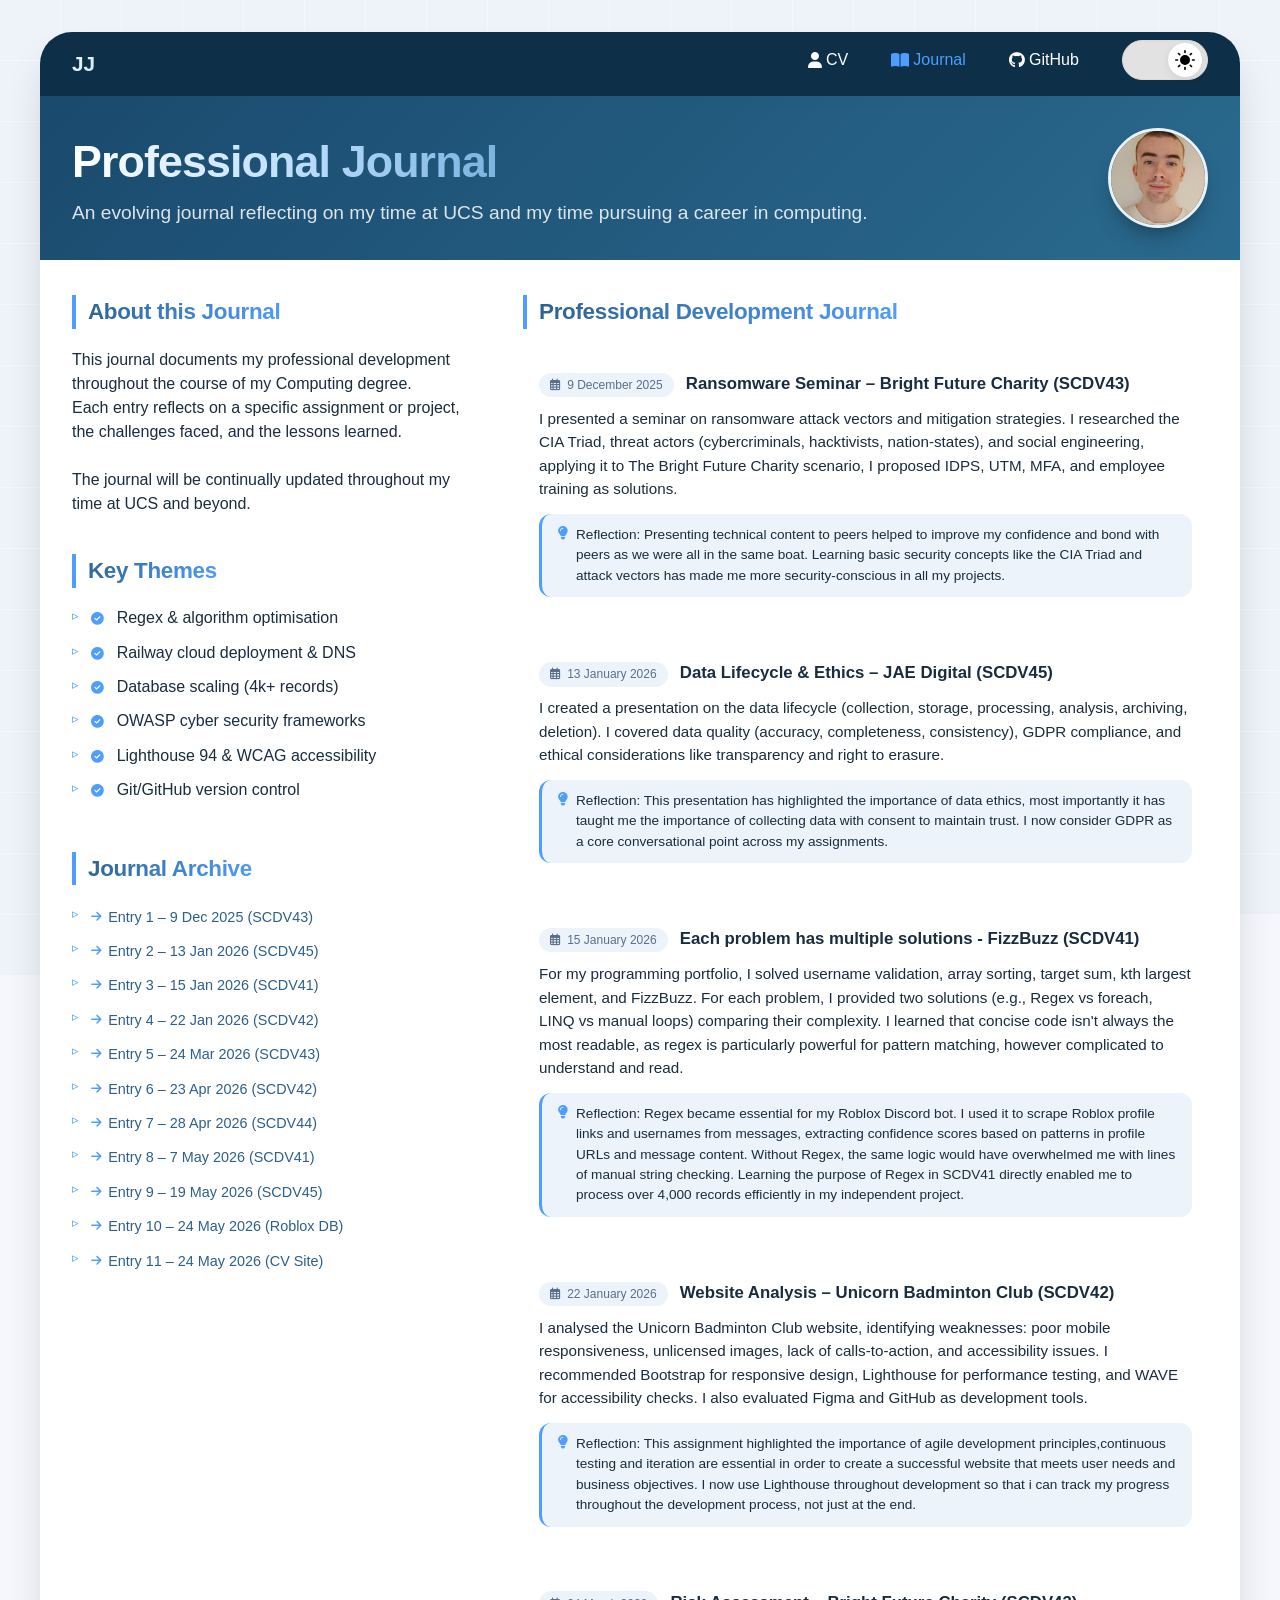
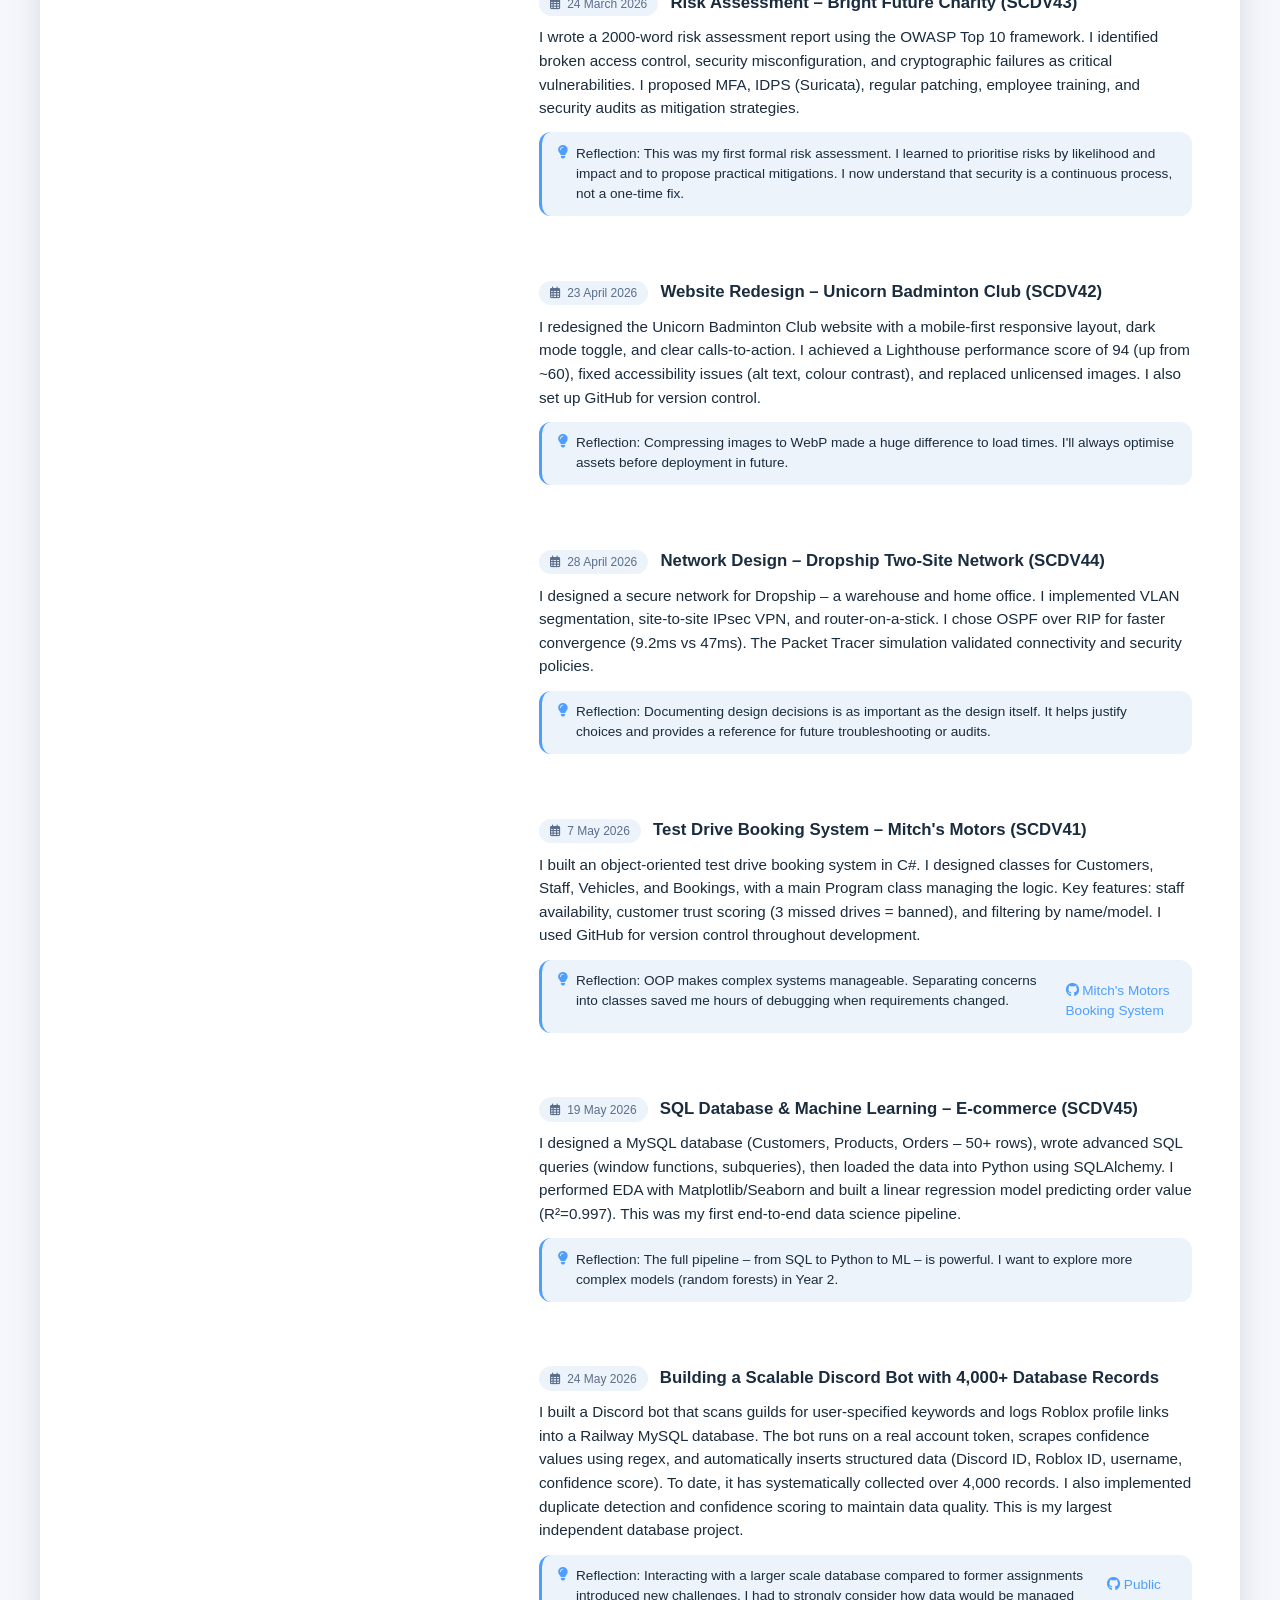
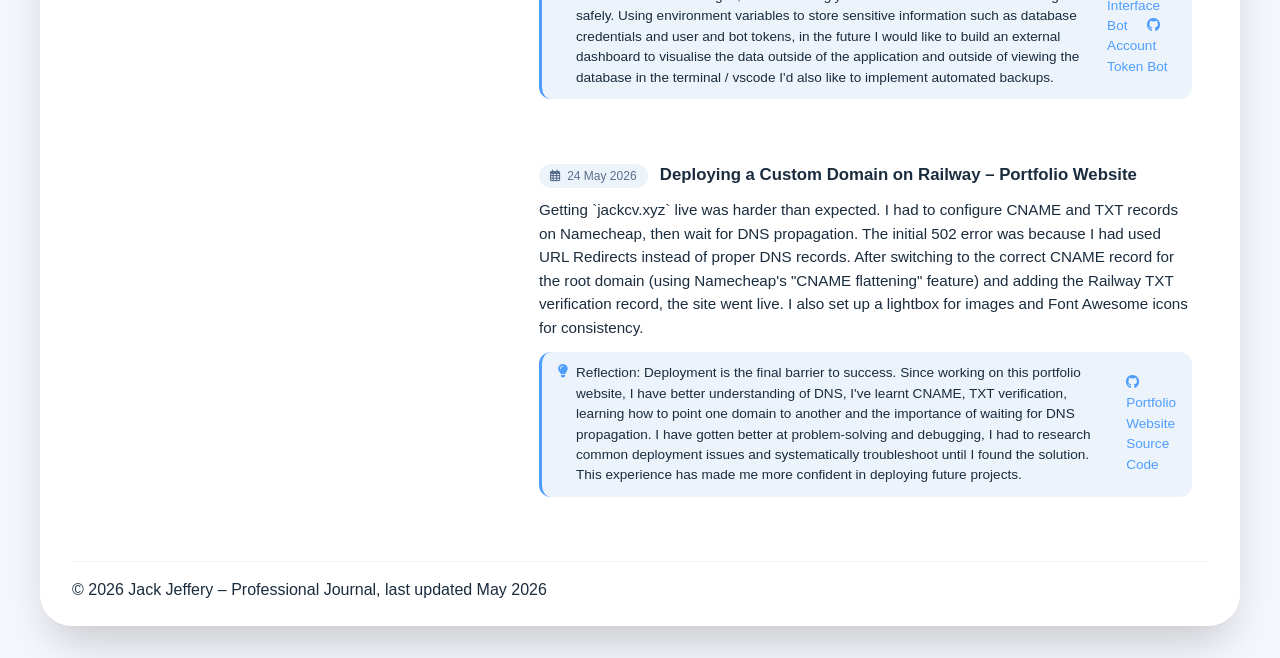
==== commit 0a732111: "Scritchy Scratchy Github" ====
--- a/journal.html
+++ b/journal.html
@@ -292,6 +292,39 @@
     <p class="copyright">© <span id="current-year"></span> Jack Jeffery – Professional Journal, last updated May 2026</p>
   </div>
 </div>
+<!-- Scratch Card Modal Overlay -->
+<div id="scratch-card-wrapper" class="modal-overlay" style="display: none;">
+  <div class="scratch-modal-container">
+    <div class="scratch-instruction">
+      <i class="fas fa-mouse-pointer"></i> Scratch the card to reveal my GitHub profile <i class="fas fa-mouse-pointer"></i>
+    </div>
+    <div class="scratch-card-container">
+      <div class="premium-card" id="interactive-card">
+        <div class="card-glow"></div>
+        <img class="card-bg-image" src="images/gitscreenshot.png" alt="GitHub Profile">
+        <div class="card-pattern"></div>
+        
+        <div class="card-header">
+          <span class="meta-left">JJ</span>
+          <span class="meta-right">GitHub Profile</span>
+        </div>
+        
+        <div class="card-footer">
+          <div class="footer-block">
+            <div class="meta-label">MY GitHub Commits!</div>
+            <div class="meta-value">github.com/JackUCS</div>
+          </div>
+          <div class="footer-block text-right">
+            <div class="meta-label">STATUS</div>
+            <div class="meta-value">Click → View my GitHub profile</div>
+          </div>
+        </div>
+        
+        <canvas id="scratch-canvas" class="scratch-surface"></canvas>
+      </div>
+    </div>
+  </div>
+</div>
 
 <!-- Modal for journal entry detail popup -->
 <div id="journal-modal" class="modal-overlay">
@@ -300,6 +333,15 @@
   </div>
 </div>
 
+<!-- Scratch Card Modal Overlay -->
+<div id="scratch-card-wrapper" class="modal-overlay" style="display: none;">
+  <div class="scratch-card-container">
+    <div class="premium-card" id="interactive-card">
+      ... (card content)
+      <canvas id="scratch-canvas" class="scratch-surface"></canvas>
+    </div>
+  </div>
+</div>
 <!-- Modal for the interactive GitHub screenshot -->
 <div id="github-image-modal" class="modal-overlay">
   <div class="modal-container github-interactive-container">
--- a/style.css
+++ b/style.css
@@ -255,20 +255,27 @@
 }
 
 /* headshot styling */
+/* headshot styling with depth effect */
 .headshot {
   width: 100px;
   height: 100px;
   border-radius: 50%;
   object-fit: cover;
-  border: 3px solid white;
-  box-shadow: 0 4px 12px rgba(0,0,0,0.15);
-  transition: transform 0.2s ease, box-shadow 0.2s ease;
+  border: 3px solid rgba(255, 255, 255, 0.9);
+  box-shadow: 0 15px 25px -8px rgba(0, 0, 0, 0.3),
+              0 4px 8px -4px rgba(0, 0, 0, 0.15),
+              0 0 0 1px rgba(79, 158, 255, 0.15) inset;
+  transition: transform 0.3s cubic-bezier(0.2, 0.9, 0.4, 1.1), 
+              box-shadow 0.3s ease,
+              border-color 0.2s ease;
   cursor: pointer;
 }
 
 .headshot:hover {
-  transform: scale(1.02);
-  box-shadow: 0 6px 16px rgba(0,0,0,0.2);
+  transform: scale(1.03);
+  box-shadow: 0 20px 30px -10px rgba(0, 0, 0, 0.4),
+              0 0 0 2px rgba(79, 158, 255, 0.3) inset;
+  border-color: rgba(79, 158, 255, 0.5);
 }
 
 .cv-main {
@@ -325,6 +332,7 @@
   margin-bottom: 0.4rem;
   letter-spacing: -0.2px;
 }
+
 
 .skill-tag, .skill-link {
   display: inline-block;
@@ -793,4 +801,358 @@
 /* Ensure hover always wins */
 .project-item:hover {
   transform: scale(1.02) !important;  /* temporary test – remove if works */
+}
+/* ============================================
+   SCRATCH CARD (GitHub interactive card)
+   ============================================ */
+.scratch-card-wrapper {
+  perspective: 1200px;
+  margin: 1rem 0 2rem 0;
+  display: flex;
+  justify-content: center;
+}
+
+.premium-card {
+  position: relative;
+  width: 100%;
+  max-width: 520px;
+  height: auto;
+  min-height: 290px;
+  background-color: #0b0f12;
+  border-radius: 24px;
+  border: 1px solid rgba(255, 255, 255, 0.1);
+  padding: 1.5rem;
+  display: flex;
+  flex-direction: column;
+  justify-content: space-between;
+  box-shadow: 0 30px 60px rgba(0, 0, 0, 0.5);
+  overflow: hidden;
+  transform-style: preserve-3d;
+  transform: rotateX(0deg) rotateY(0deg);
+  transition: transform 0.5s cubic-bezier(0.16, 1, 0.3, 1);
+  cursor: crosshair;
+}
+
+/* Background Image */
+.card-bg-image {
+  position: absolute;
+  inset: 0;
+  width: 100%;
+  height: 100%;
+  object-fit: cover;
+  z-index: 0;
+  pointer-events: none;
+}
+
+/* Mouse Tracking Spotlight Layer */
+.card-glow {
+  position: absolute;
+  inset: 0;
+  pointer-events: none;
+  z-index: 1;
+  background: radial-gradient(
+    450px circle at var(--mx, 50%) var(--my, 50%),
+    rgba(79, 158, 255, 0.28) 0%,
+    rgba(37, 99, 235, 0.14) 40%,
+    rgba(0, 0, 0, 0) 70%
+  );
+}
+
+.card-pattern {
+  position: absolute;
+  inset: 0;
+  z-index: 2;
+  pointer-events: none;
+  background-image: radial-gradient(rgba(255, 255, 255, 0.08) 1px, transparent 1px);
+  background-size: 12px 12px;
+}
+
+/* Text Hierarchies */
+.card-header,
+.card-footer {
+  position: relative;
+  z-index: 3;
+  display: flex;
+  justify-content: space-between;
+  color: #ffffff;
+  font-size: 0.8rem;
+  font-weight: 500;
+  letter-spacing: 0.5px;
+  text-shadow: 0 1px 2px rgba(0,0,0,0.5);
+}
+
+.card-header {
+  margin-bottom: auto;
+}
+
+.card-footer {
+  margin-top: auto;
+  font-size: 0.7rem;
+  color: #cbd5e1;
+}
+
+.meta-label {
+  color: #94a3b8;
+  margin-bottom: 2px;
+  font-size: 0.65rem;
+}
+
+.text-right {
+  text-align: right;
+}
+
+/* Center Text Overlay */
+.value-display {
+  position: absolute;
+  inset: 0;
+  z-index: 2;
+  display: flex;
+  justify-content: center;
+  align-items: center;
+  pointer-events: none;
+}
+
+.price-reveal {
+  font-size: 1.4rem;
+  font-weight: 600;
+  color: #ffffff;
+  font-family: inherit;
+  letter-spacing: -0.5px;
+  text-shadow: 0 2px 8px rgba(0,0,0,0.5);
+  background: rgba(0,0,0,0.4);
+  padding: 0.5rem 1rem;
+  border-radius: 40px;
+  backdrop-filter: blur(4px);
+}
+
+/* Scratch Canvas */
+.scratch-surface {
+  position: absolute;
+  inset: 0;
+  width: 100%;
+  height: 100%;
+  z-index: 4;
+  cursor: crosshair;
+  transition: opacity 0.4s cubic-bezier(0.16, 1, 0.3, 1);
+}
+
+.scratch-surface.is-completed {
+  opacity: 0;
+  pointer-events: none;
+}
+
+/* Responsive */
+@media (max-width: 700px) {
+  .scratch-card-wrapper {
+    margin: 1rem 0;
+  }
+  .premium-card {
+    padding: 1rem;
+    min-height: 240px;
+  }
+  .price-reveal {
+    font-size: 1.1rem;
+  }
+  .card-header, .card-footer {
+    font-size: 0.7rem;
+  }
+}
+/* ============================================
+   SCRATCH CARD MODAL (GitHub interactive card)
+   ============================================ */
+
+/* Modal Overlay - glass background */
+#scratch-card-wrapper.modal-overlay {
+  display: none;
+  position: fixed;
+  top: 0;
+  left: 0;
+  width: 100%;
+  height: 100%;
+  background: rgba(0, 0, 0, 0.4);
+  backdrop-filter: blur(12px) brightness(0.9);
+  -webkit-backdrop-filter: blur(12px) brightness(0.9);
+  justify-content: center;
+  align-items: center;
+  z-index: 10000;
+}
+
+#scratch-card-wrapper.modal-overlay.active {
+  display: flex !important;
+}
+
+/* Container - centered content */
+.scratch-modal-container {
+  text-align: center;
+  display: flex;
+  flex-direction: column;
+  align-items: center;
+  justify-content: center;
+}
+
+/* Instruction text - glass pill, centered */
+.scratch-instruction {
+  color: white;
+  font-size: 0.9rem;
+  margin-bottom: 1.8rem;
+  padding: 0.6rem 1.5rem;
+  background: rgba(255, 255, 255, 0.1);
+  backdrop-filter: blur(8px);
+  -webkit-backdrop-filter: blur(8px);
+  border-radius: 60px;
+  border: 1px solid rgba(255, 255, 255, 0.2);
+  display: inline-flex;
+  align-items: center;
+  gap: 10px;
+  font-weight: 500;
+  letter-spacing: 0.3px;
+  box-shadow: 0 4px 15px rgba(0, 0, 0, 0.2);
+}
+
+.scratch-instruction i {
+  font-size: 1rem;
+  color: #4f9eff;
+}
+
+/* Card Wrapper - 3D perspective */
+.scratch-card-container {
+  perspective: 1200px;
+  display: inline-block;
+}
+
+/* The actual scratch card - credit card proportions */
+.premium-card {
+  position: relative;
+  width: 480px;
+  height: 290px;
+  background: linear-gradient(135deg, #0f1820 0%, #0a0f14 100%);
+  border-radius: 24px;
+  border: 1px solid rgba(255, 255, 255, 0.08);
+  padding: 1.2rem;
+  display: flex;
+  flex-direction: column;
+  justify-content: space-between;
+  box-shadow: 0 20px 35px -10px rgba(0, 0, 0, 0.4),
+              0 5px 12px -5px rgba(0, 0, 0, 0.2),
+              0 0 0 1px rgba(79, 158, 255, 0.1) inset;
+  overflow: hidden;
+  transform-style: preserve-3d;
+  transform: rotateX(0deg) rotateY(0deg);
+  transition: transform 0.5s cubic-bezier(0.16, 1, 0.3, 1),
+              box-shadow 0.3s ease;
+  cursor: crosshair;
+}
+.premium-card:hover {
+  box-shadow: 0 30px 45px -15px rgba(0, 0, 0, 0.5),
+              0 0 0 1px rgba(79, 158, 255, 0.2) inset;
+}
+
+/* Background Image */
+.card-bg-image {
+  position: absolute;
+  top: 0;
+  left: 0;
+  width: 100%;
+  height: 100%;
+  object-fit: contain;
+  background-color: #0a0f14;
+  z-index: 0;
+  pointer-events: none;
+}
+
+/* Mouse Tracking Spotlight - glassy highlight */
+.card-glow {
+  position: absolute;
+  inset: 0;
+  pointer-events: none;
+  z-index: 1;
+  background: radial-gradient(
+    400px circle at var(--mx, 50%) var(--my, 50%),
+    rgba(79, 158, 255, 0.2) 0%,
+    rgba(79, 158, 255, 0.05) 50%,
+    rgba(0, 0, 0, 0) 80%
+  );
+}
+
+/* Subtle noise pattern */
+.card-pattern {
+  position: absolute;
+  inset: 0;
+  z-index: 2;
+  pointer-events: none;
+  background-image: radial-gradient(rgba(255, 255, 255, 0.03) 1px, transparent 1px);
+  background-size: 12px 12px;
+}
+
+/* Header */
+.card-header {
+  position: relative;
+  z-index: 5;
+  display: flex;
+  justify-content: space-between;
+  align-items: center;
+  color: rgba(255, 255, 255, 0.9);
+  font-size: 0.75rem;
+  font-weight: 600;
+  letter-spacing: 0.5px;
+  text-transform: uppercase;
+  pointer-events: none;
+}
+
+/* Footer */
+.card-footer {
+  position: relative;
+  z-index: 5;
+  display: flex;
+  justify-content: space-between;
+  color: rgba(255, 255, 255, 0.6);
+  font-size: 0.6rem;
+  letter-spacing: 0.5px;
+  pointer-events: none;
+}
+
+.meta-label {
+  color: rgba(255, 255, 255, 0.4);
+  margin-bottom: 2px;
+  font-size: 0.55rem;
+  text-transform: uppercase;
+}
+
+.text-right {
+  text-align: right;
+}
+
+/* Scratch Canvas */
+.scratch-surface {
+  position: absolute;
+  top: 0;
+  left: 0;
+  width: 100%;
+  height: 100%;
+  z-index: 10;
+  cursor: crosshair;
+  transition: opacity 0.4s cubic-bezier(0.16, 1, 0.3, 1);
+  border-radius: 24px;
+}
+
+.scratch-surface.is-completed {
+  opacity: 0;
+  pointer-events: none;
+}
+
+/* Responsive */
+@media (max-width: 550px) {
+  .premium-card {
+    width: 92vw;
+    height: calc(92vw * 290 / 480);
+    padding: 1rem;
+  }
+  .scratch-instruction {
+    font-size: 0.75rem;
+    padding: 0.4rem 1rem;
+    margin-bottom: 1.2rem;
+  }
+  .card-header, .card-footer {
+    font-size: 0.65rem;
+  }
 }
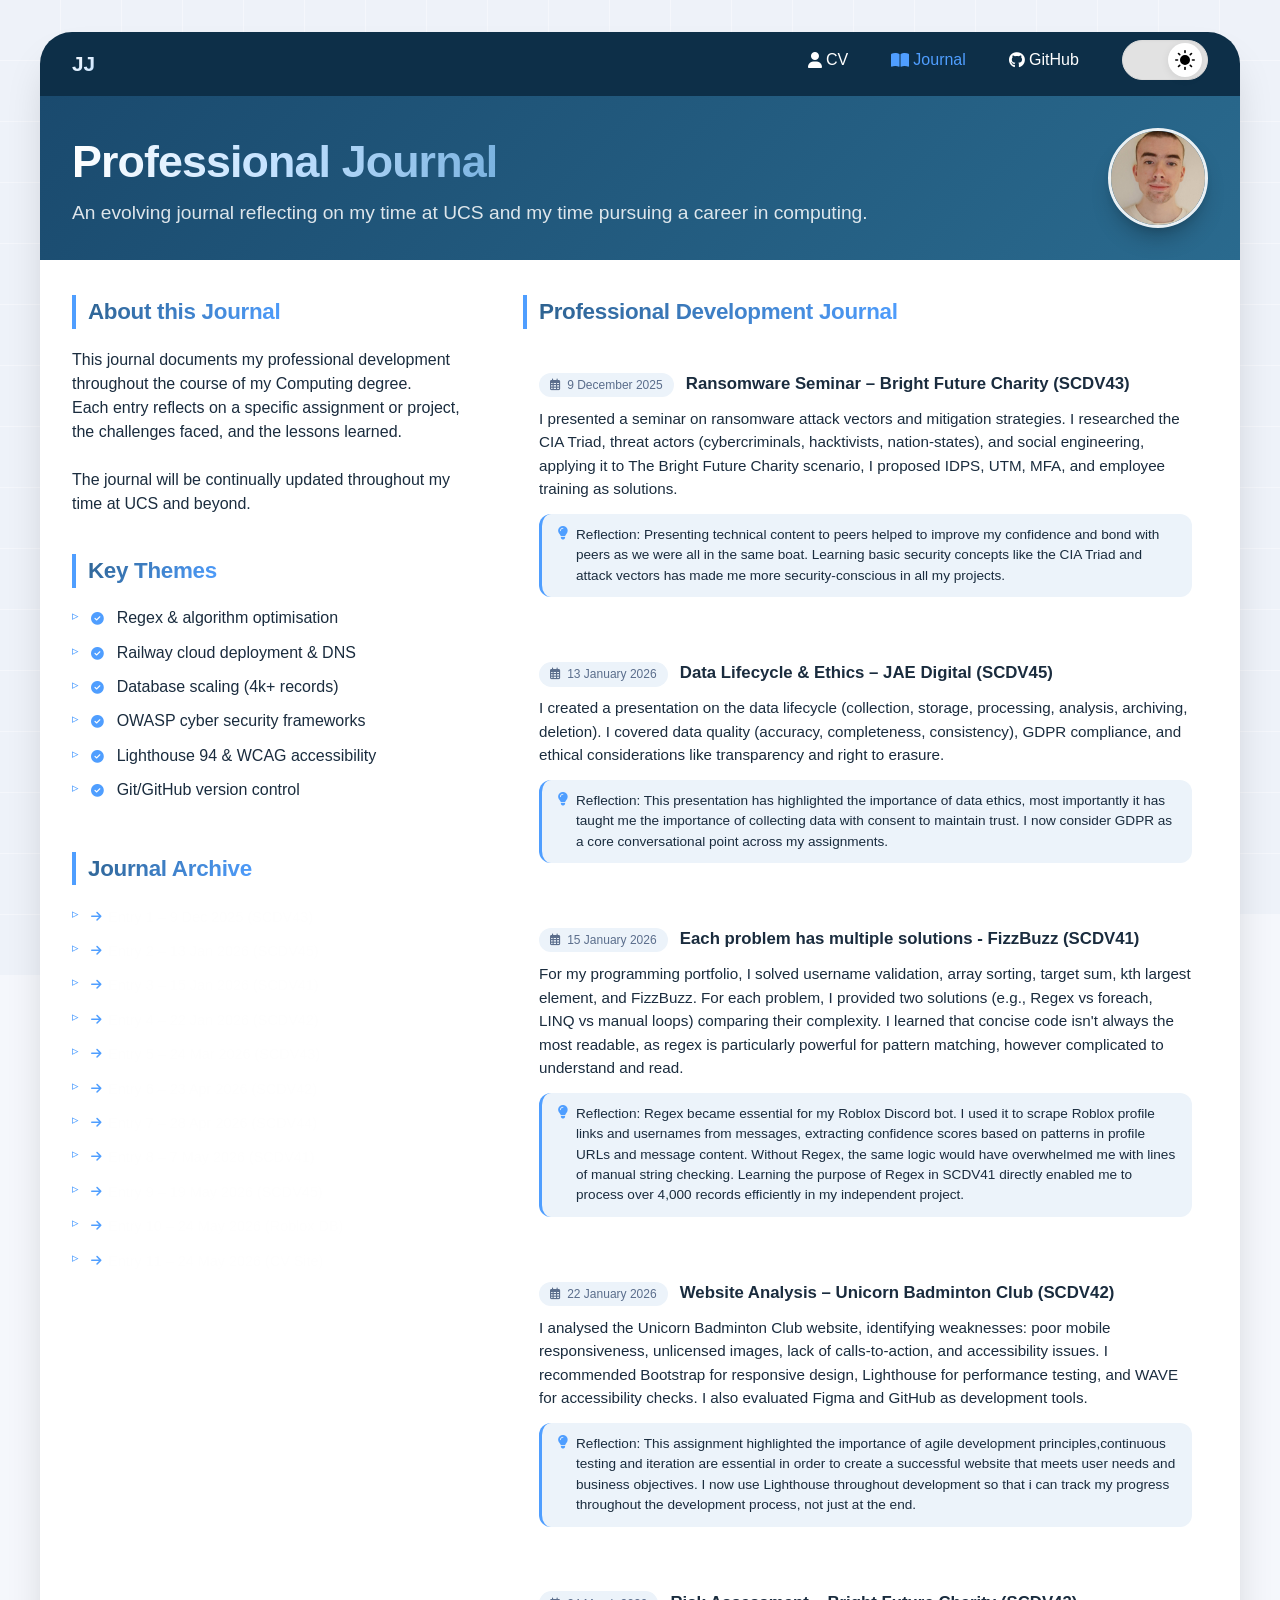
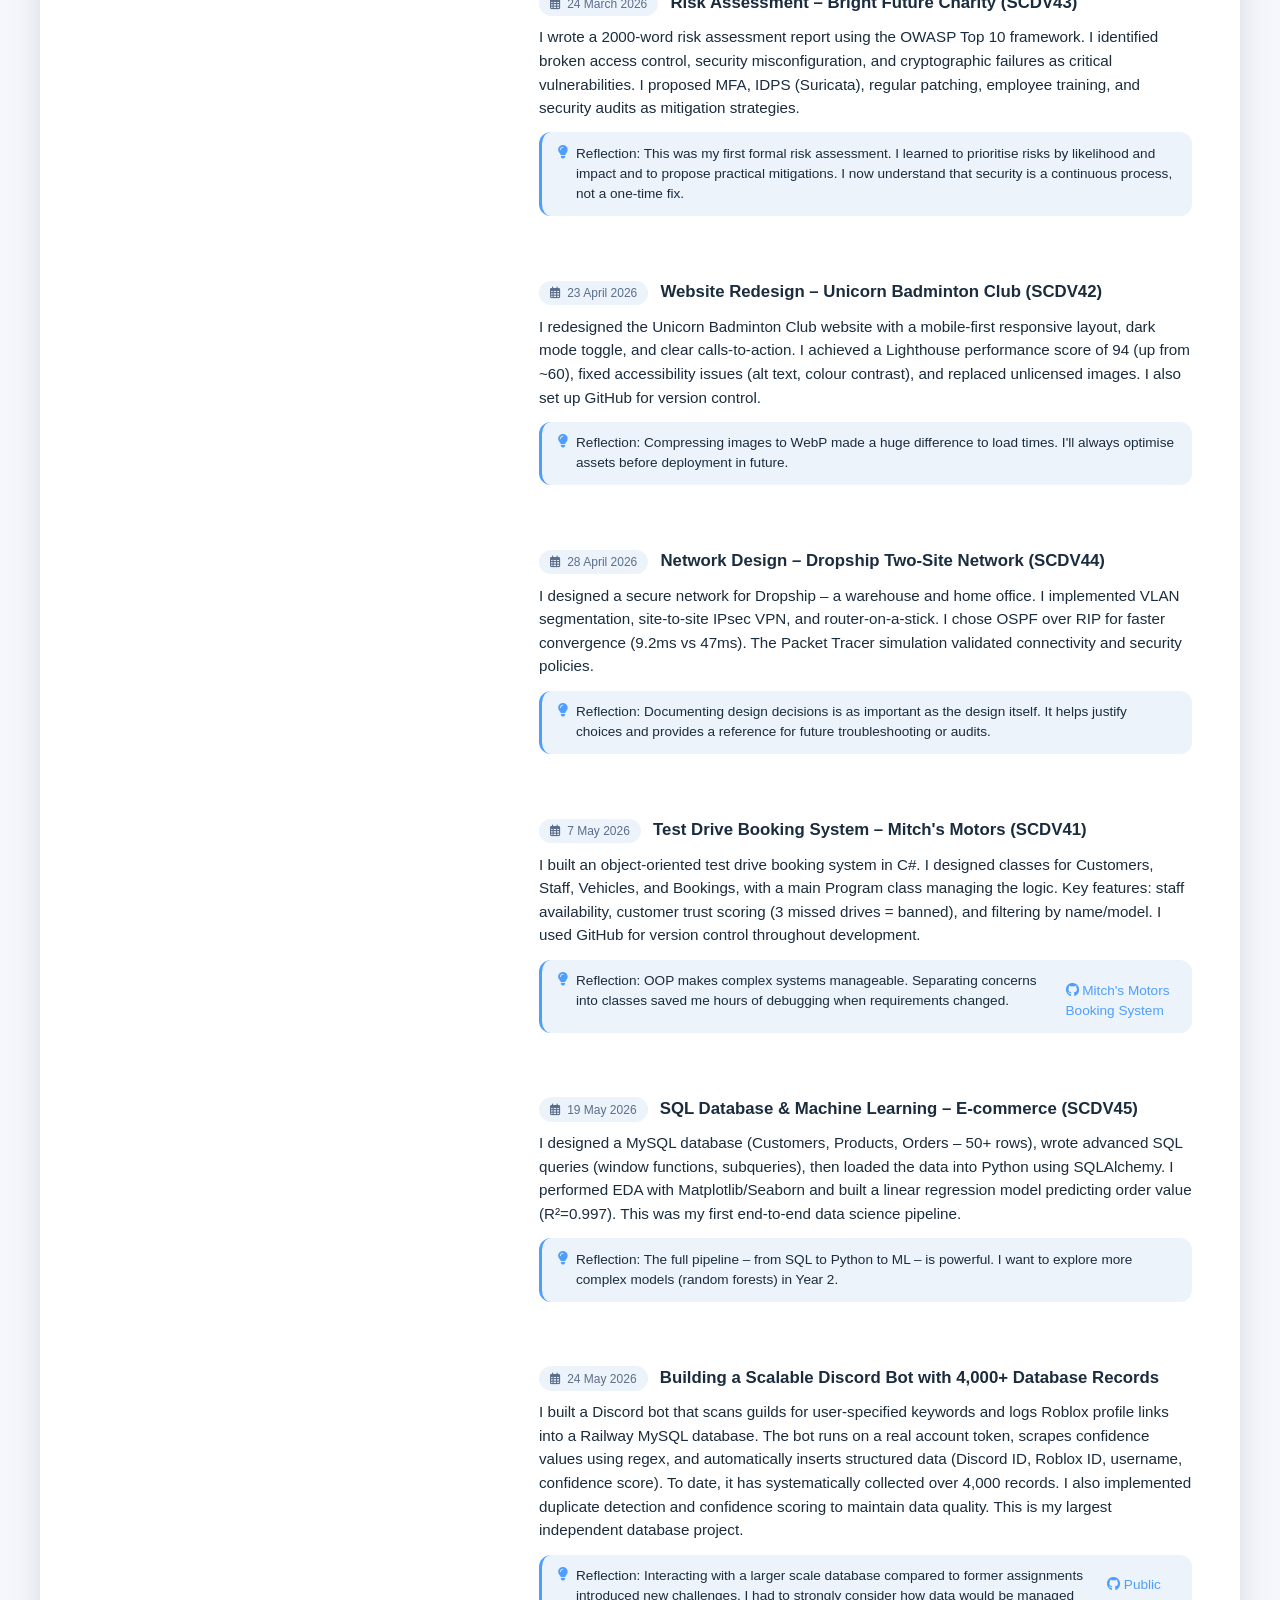
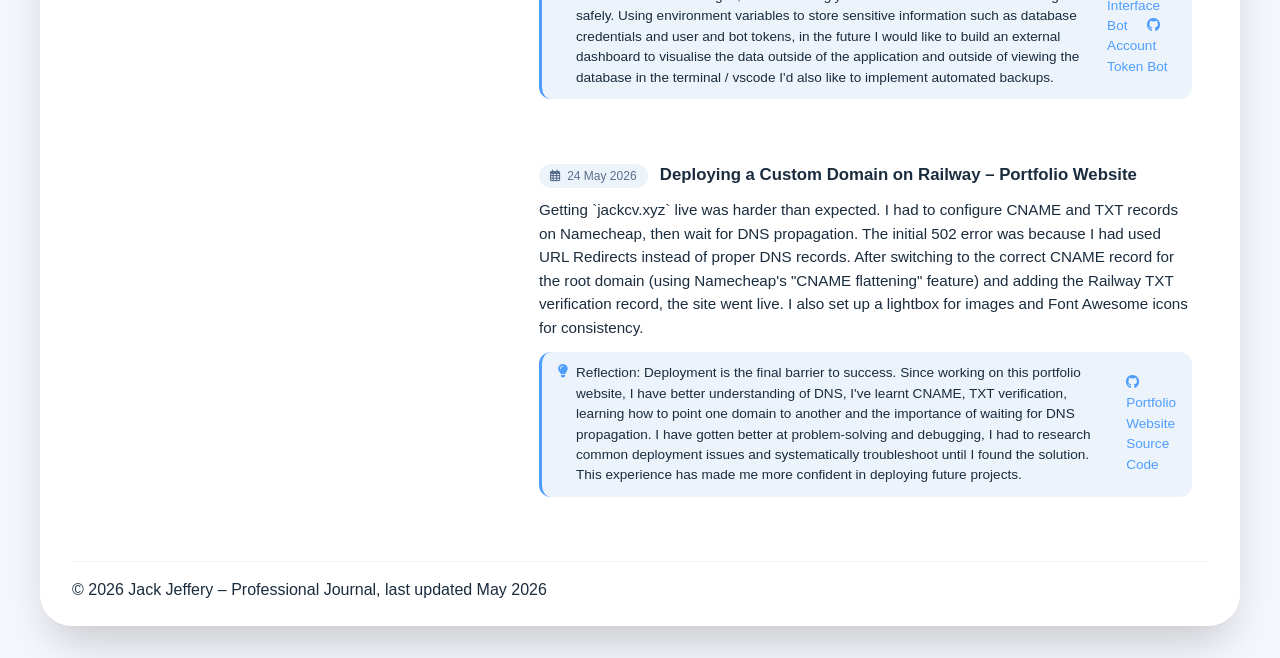
==== commit d9b4779d: "Rewarding soundeffect when github card is scratched" ====
--- a/journal.html
+++ b/journal.html
@@ -296,7 +296,7 @@
 <div id="scratch-card-wrapper" class="modal-overlay" style="display: none;">
   <div class="scratch-modal-container">
     <div class="scratch-instruction">
-      <i class="fas fa-mouse-pointer"></i> Scratch the card to reveal my GitHub profile <i class="fas fa-mouse-pointer"></i>
+      </i> Scratch the card to reveal my GitHub profile <i class="fas fa-mouse-pointer"></i>
     </div>
     <div class="scratch-card-container">
       <div class="premium-card" id="interactive-card">
@@ -350,6 +350,14 @@
     </div>
   </div>
 </div>
-
+<!-- Scratch sound effect (hidden) -->
+<audio id="scratch-sound" preload="auto" style="display: none;">
+  <source src="images/sounds\Scratch.mp3" type="audio/mp3">
+</audio>
+
+<!-- Reward sound (plays when card is fully scratched) -->
+<audio id="reward-sound" preload="auto" style="display: none;">
+  <source src="images/sounds/rewardBig.mp3" type="audio/mpeg">
+</audio>
 </body>
 </html>
--- a/journal.css
+++ b/journal.css
@@ -21,7 +21,7 @@
 --------------------------------------------- */
 .archive-link {
   cursor: pointer;
-  color: #2c5f8a;
+  color: #fefefe;
   text-decoration: none;
   transition: color 0.2s;
   display: inline-flex;
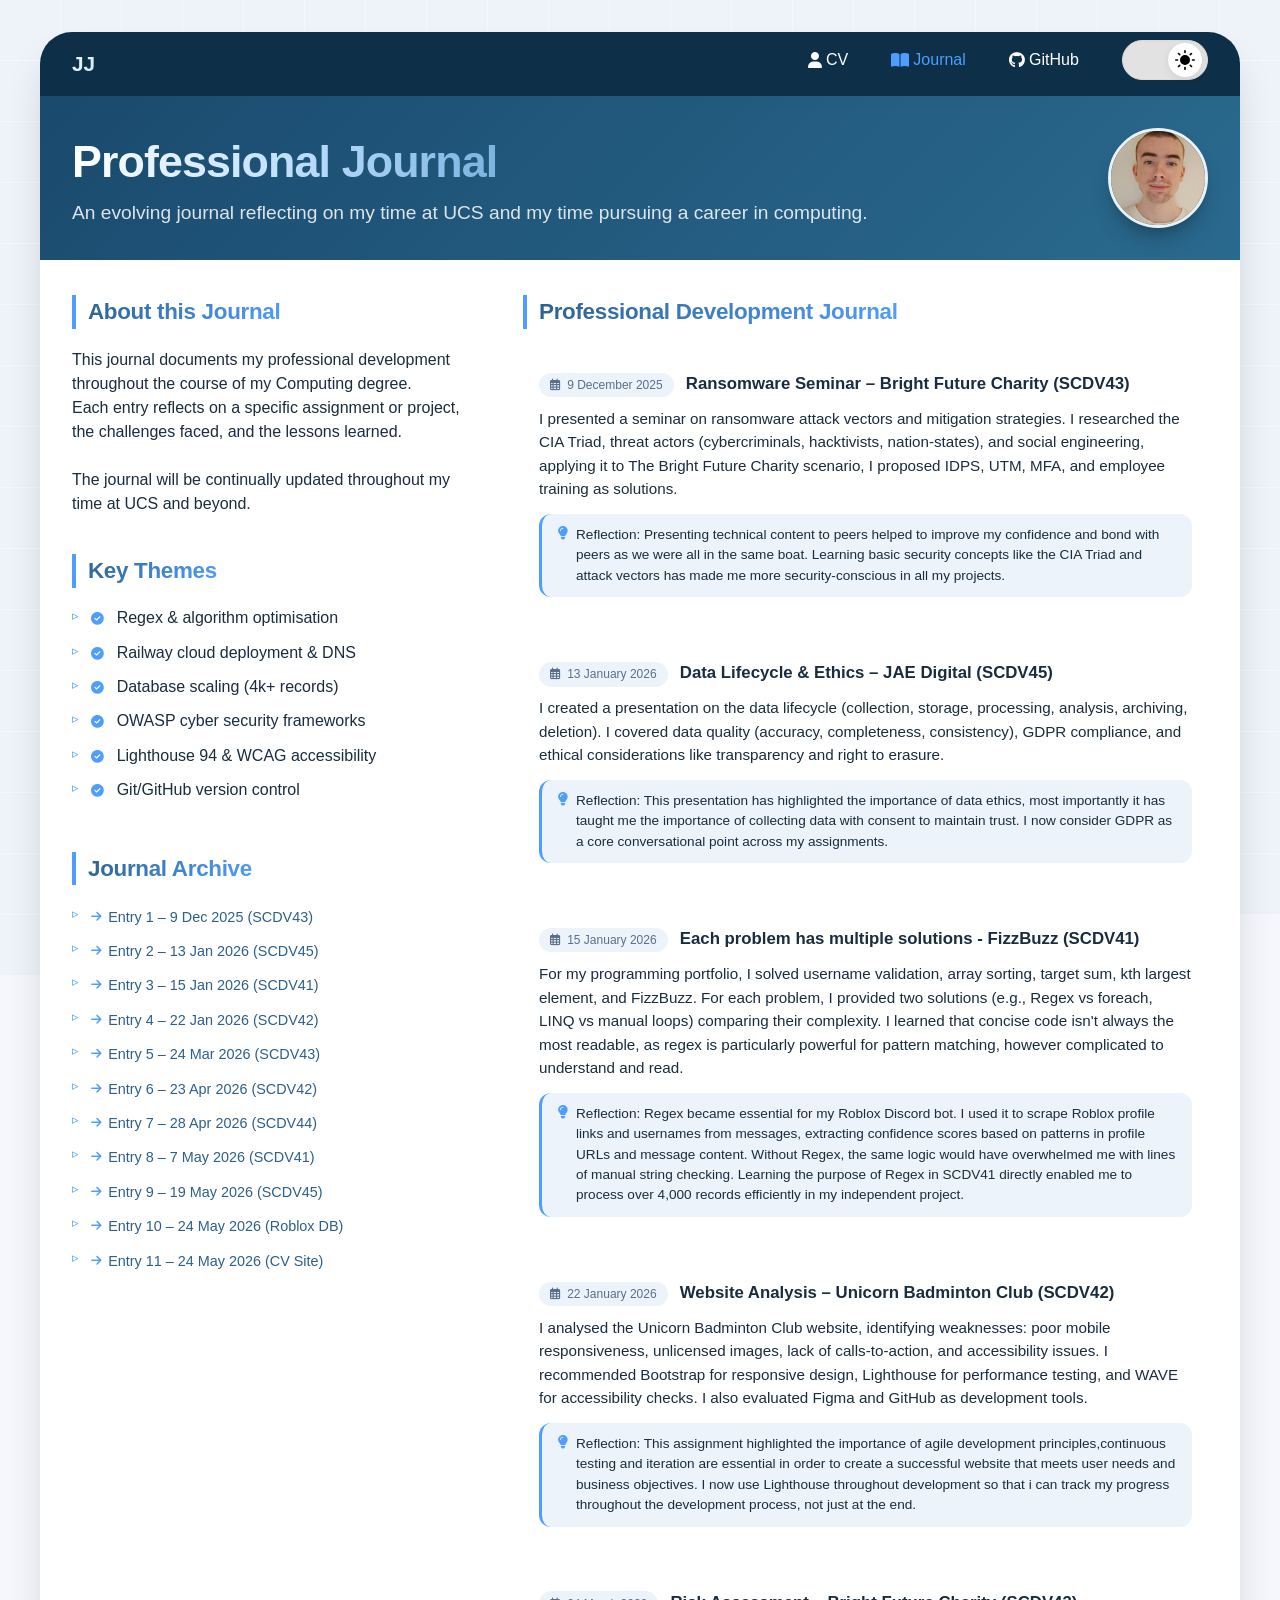
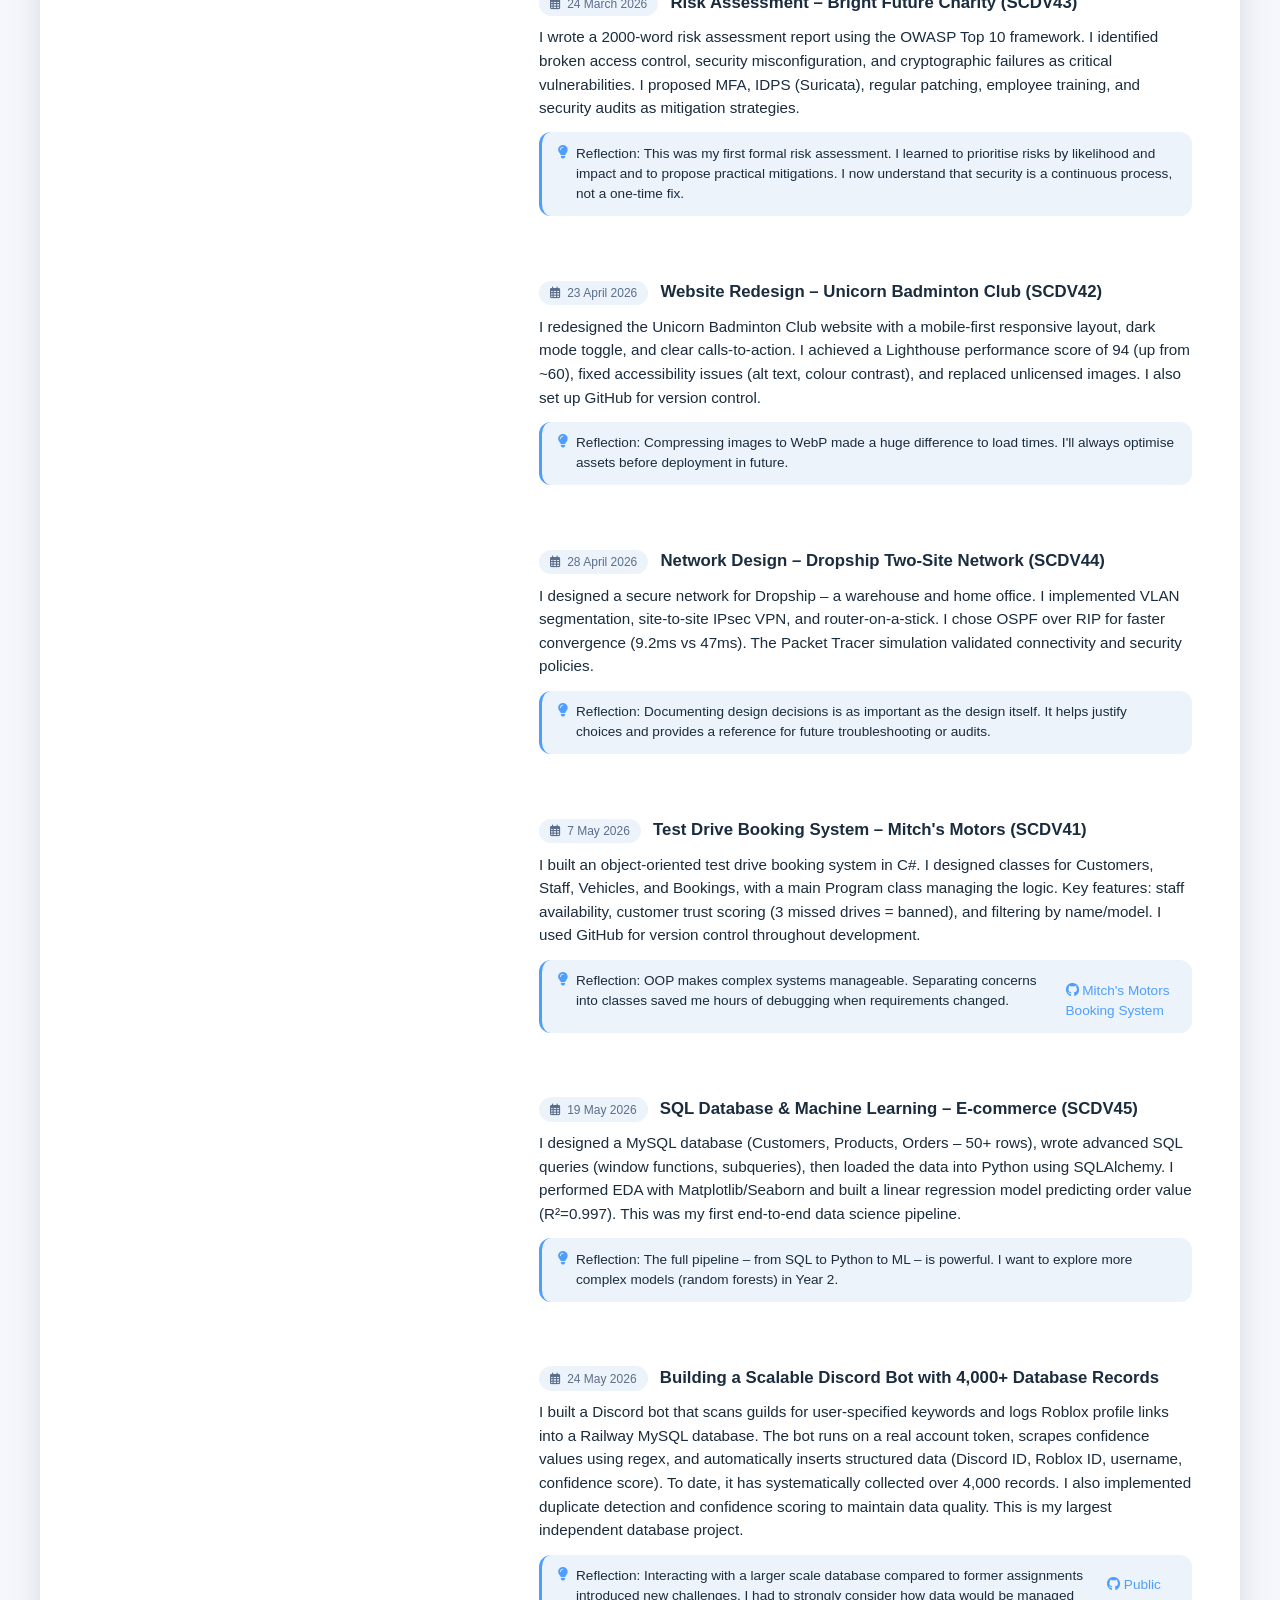
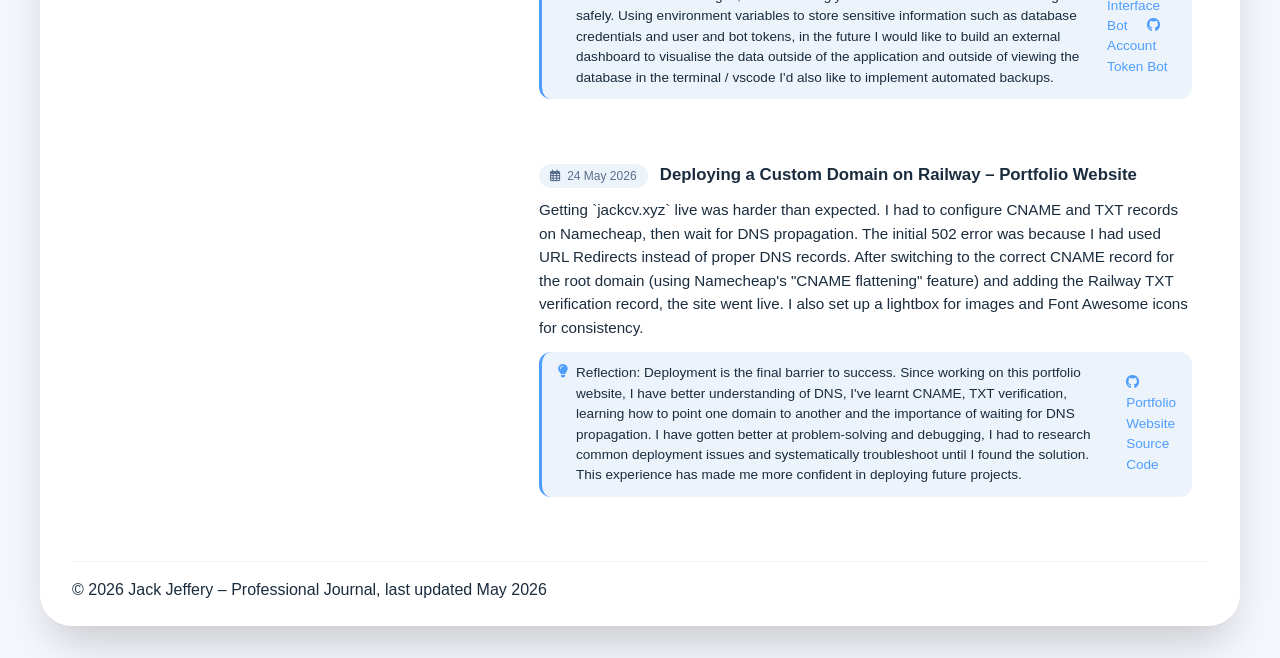
==== commit 4475aa74: "Small redirect changes intended to fix file extension" ====
--- a/journal.html
+++ b/journal.html
@@ -22,7 +22,7 @@
   <!-- Navigation Bar with Theme Toggle -->
   <nav class="navbar">
   <div class="nav-container">
-    <a href="index.html" class="nav-logo">JJ</a>
+    <a href="/" class="nav-logo">JJ</a>
     <ul class="nav-menu">
       <li><a href="/" class="nav-link"><i class="fas fa-user"></i> CV</a></li>
       <li><a href="/journal" class="nav-link active"><i class="fas fa-book-open"></i> Journal</a></li>
--- a/journal.css
+++ b/journal.css
@@ -20,6 +20,17 @@
    LEFT COLUMN – ARCHIVE LINKS
 --------------------------------------------- */
 .archive-link {
+  cursor: pointer;
+  color: #2c5f8a;
+  text-decoration: none;
+  transition: color 0.2s;
+  display: inline-flex;
+  align-items: center;
+  gap: 6px;
+  font-size: 0.9rem;
+}
+
+[data-theme="dark"] .archive-link {
   cursor: pointer;
   color: #fefefe;
   text-decoration: none;
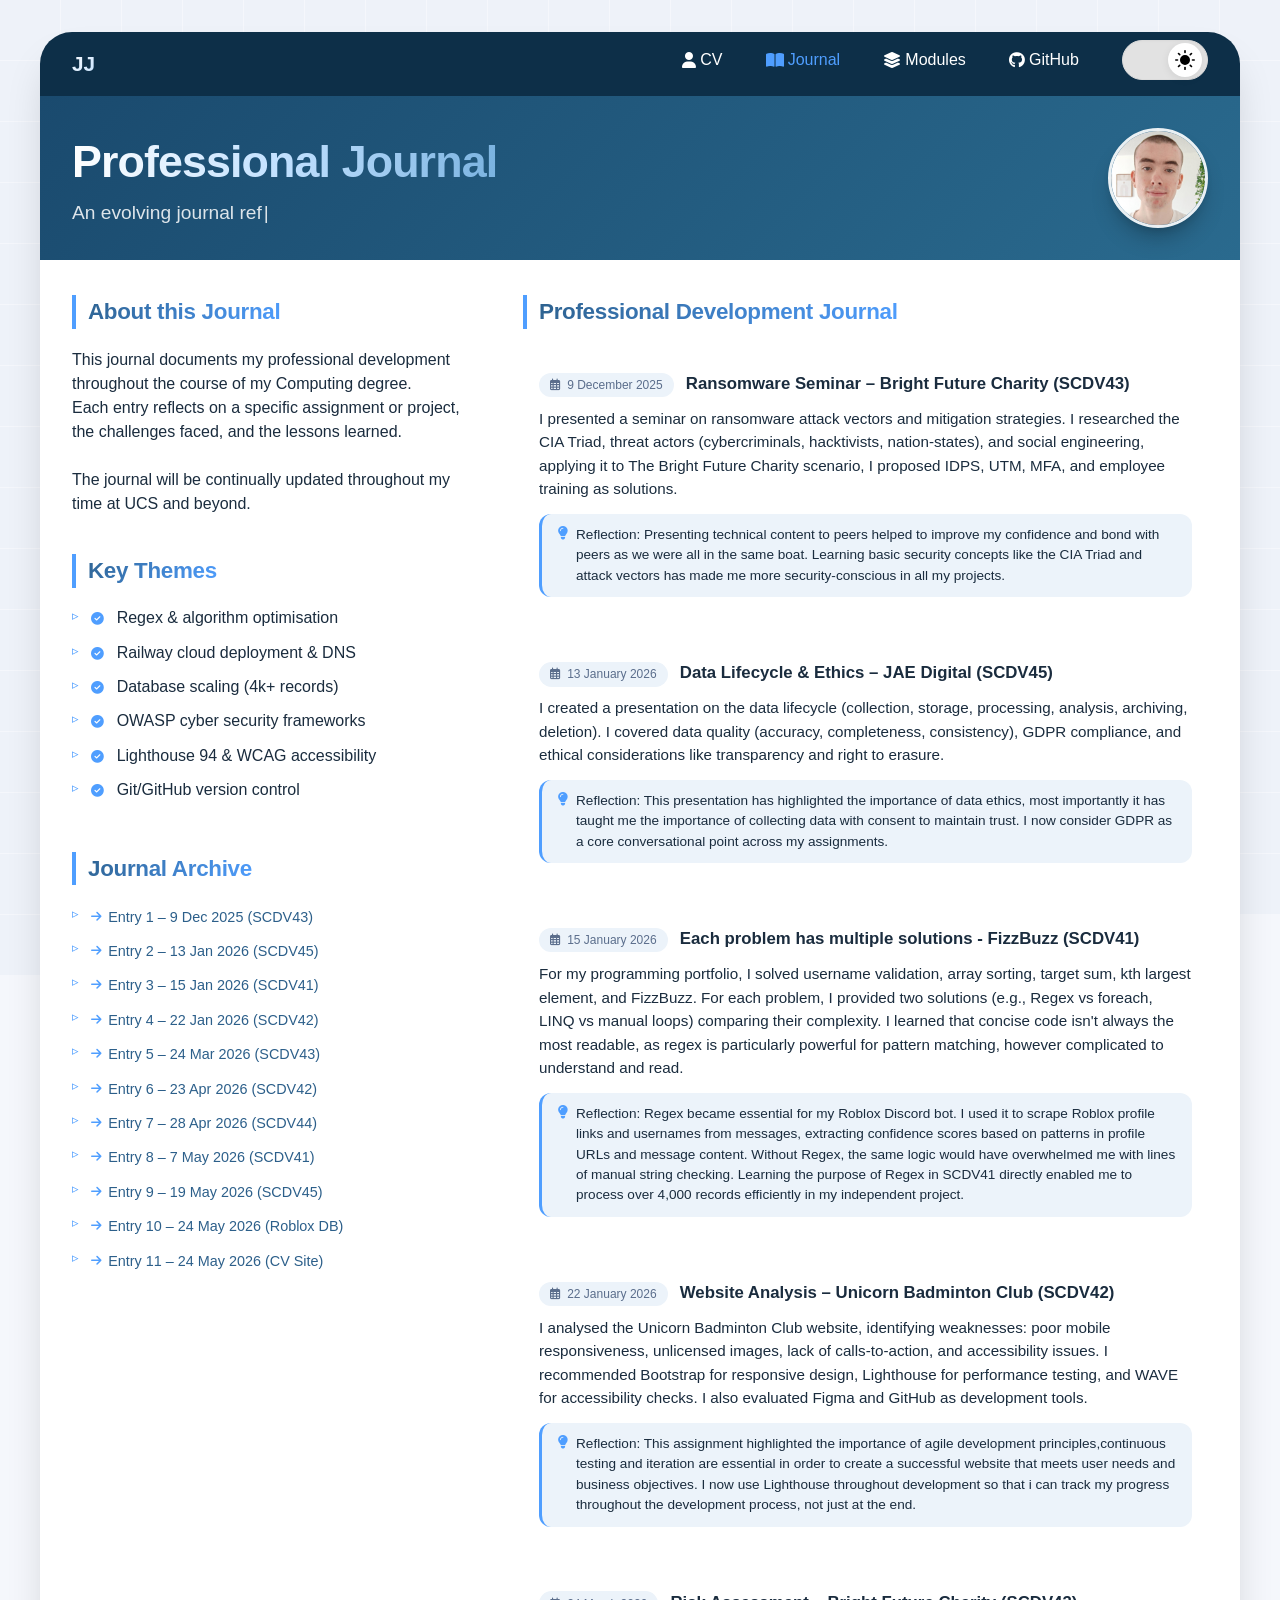
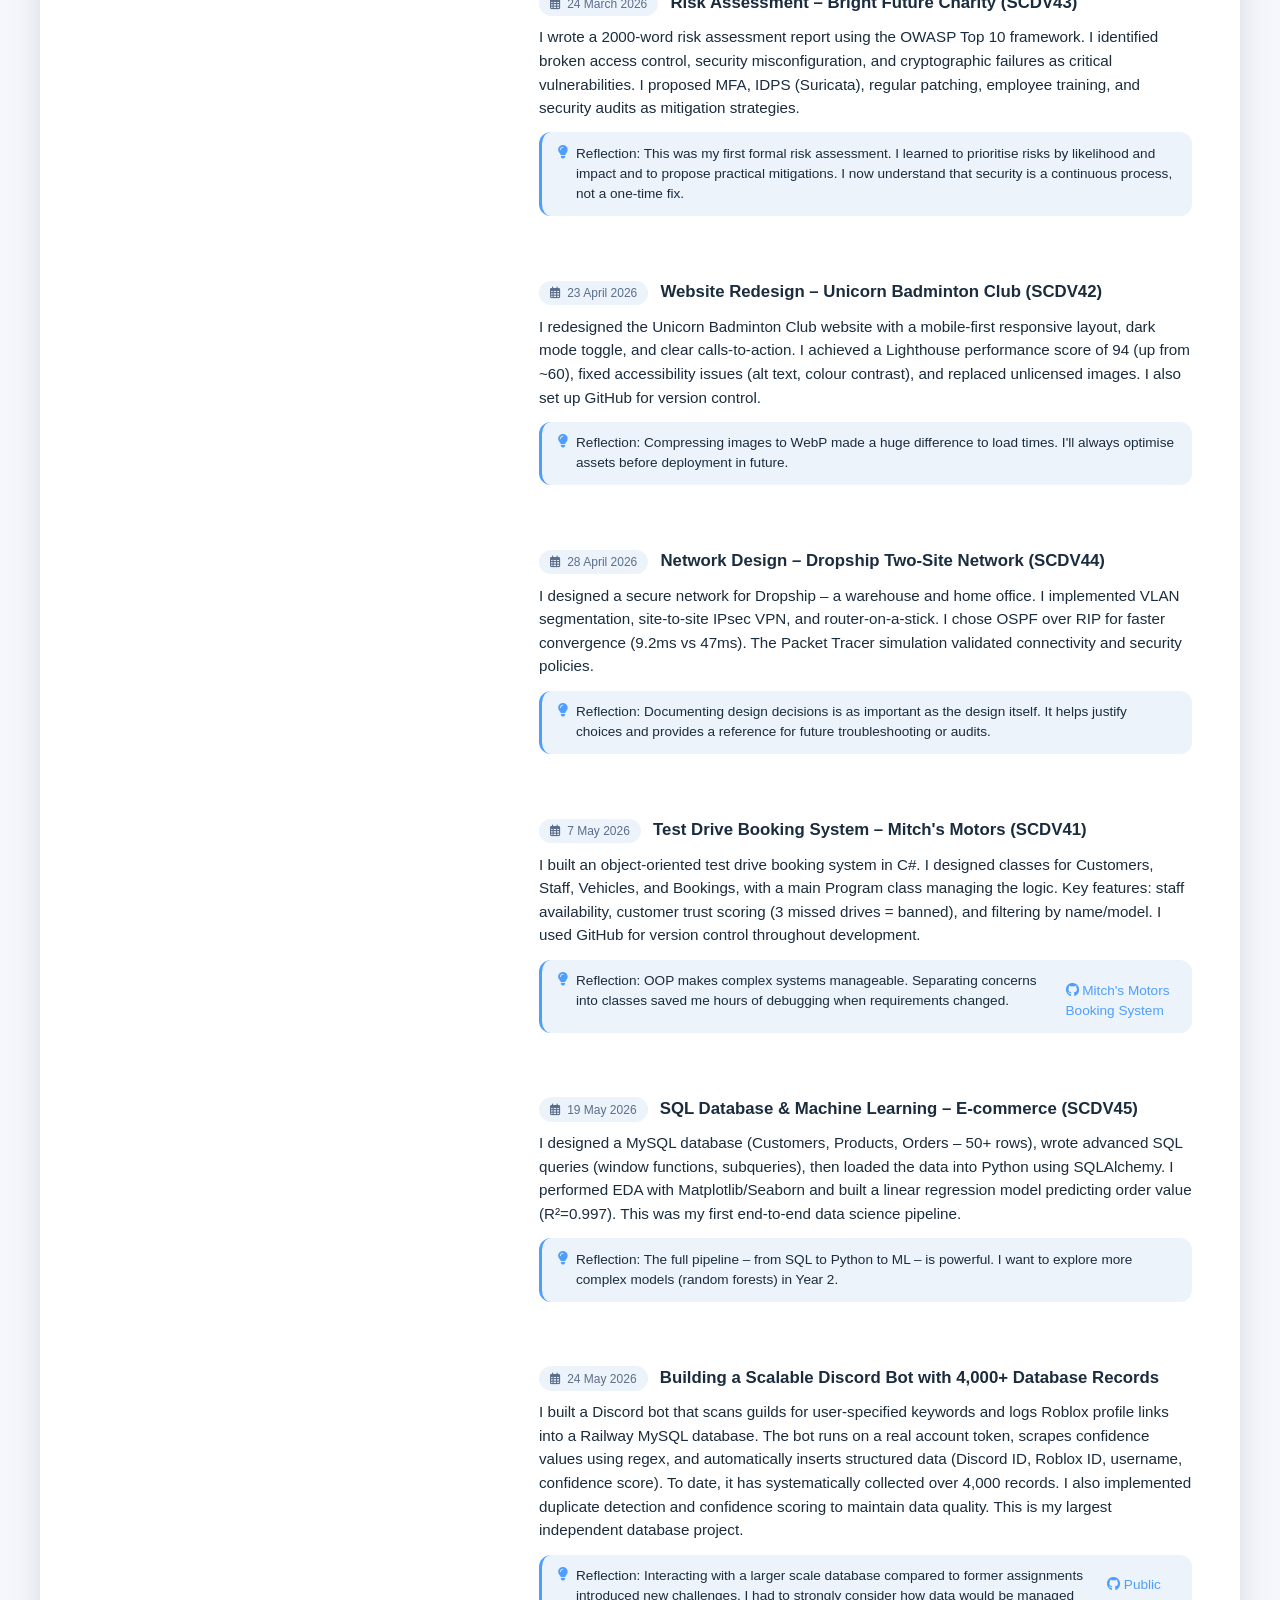
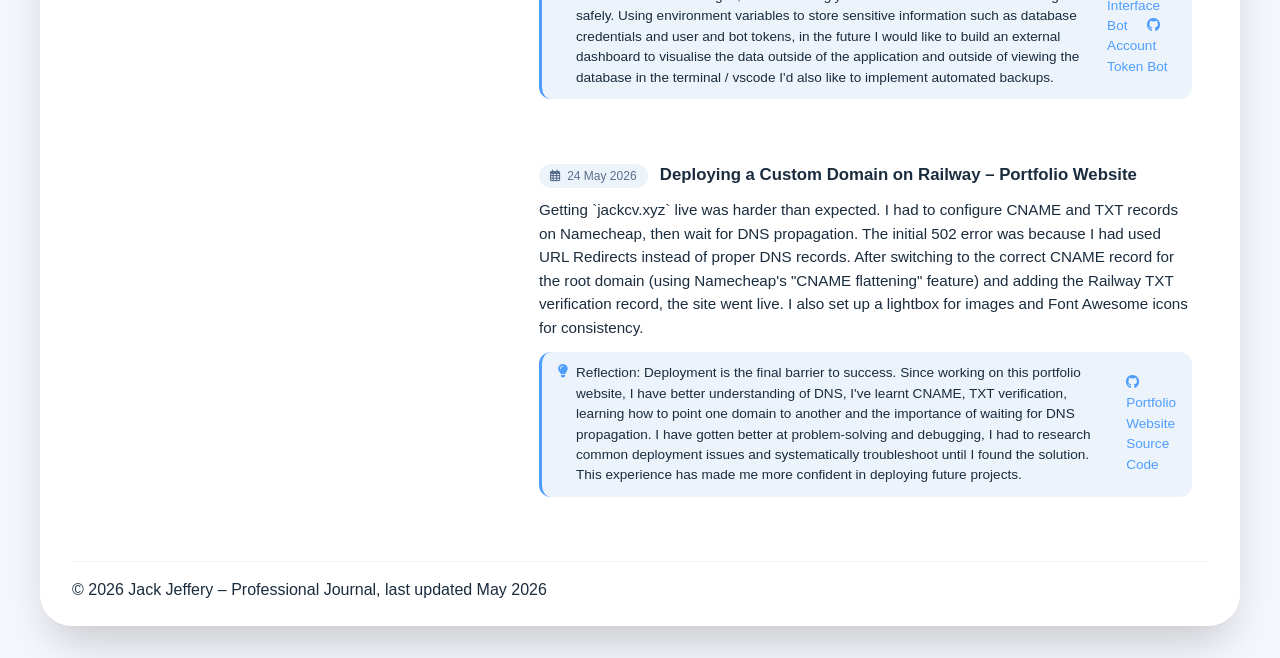
==== commit c59bd8e9: "Added complete modules section complete with full assignments for Y1" ====
--- a/journal.html
+++ b/journal.html
@@ -26,6 +26,7 @@
     <ul class="nav-menu">
       <li><a href="/" class="nav-link"><i class="fas fa-user"></i> CV</a></li>
       <li><a href="/journal" class="nav-link active"><i class="fas fa-book-open"></i> Journal</a></li>
+      <li><a href="/modules" class="nav-link"><i class="fas fa-layer-group"></i> Modules</a></li>
       <li><a href="#" id="github-choice-trigger" class="nav-link"><i class="fab fa-github"></i> GitHub</a></li>
       <li>
         <button class="theme-toggle" id="theme-btn" aria-label="Toggle theme">
@@ -61,7 +62,7 @@
     <div class="header-flex">
       <div class="header-text">
         <h1>Professional Journal</h1>
-        <p>An evolving journal reflecting on my time at UCS and my time pursuing a career in computing.</p>
+        <p id="typed-subtitle">An evolving journal reflecting on my time at UCS and my time pursuing a career in computing.</p>
       </div>
       <img src="images/head.jpg" alt="Jack Jeffery" class="headshot">
     </div>
--- a/style.css
+++ b/style.css
@@ -1155,4 +1155,126 @@
   .card-header, .card-footer {
     font-size: 0.65rem;
   }
+}
+/* Typing cursor blinking animation */
+.typing-cursor {
+  display: inline-block;
+  width: 2px;
+  margin-left: 2px;
+  font-weight: 400;
+}
+
+@keyframes blink {
+  0%, 100% { opacity: 1; }
+  50% { opacity: 0; }
+}
+
+/* Module stuff */
+/* Module page specific styles */
+.module-block {
+  margin-bottom: 3rem;
+}
+
+.module-title {
+  font-size: 1.6rem;
+  font-weight: 700;
+  margin-bottom: 1.2rem;
+  background: linear-gradient(120deg, #2c5f8a, #4f9eff);
+  background-clip: text;
+  -webkit-background-clip: text;
+  color: transparent;
+  border-left: 4px solid #4f9eff;
+  padding-left: 0.75rem;
+}
+
+.module-grid {
+  display: grid;
+  grid-template-columns: 1fr 1fr;
+  gap: 1.5rem;
+}
+
+.assignment-card {
+  background: var(--card-bg);
+  border-radius: 20px;
+  padding: 1.2rem;
+  transition: transform 0.2s ease, box-shadow 0.2s ease;
+}
+
+.assignment-card:hover {
+  transform: translateY(-4px);
+  box-shadow: 0 12px 24px -12px rgba(0, 0, 0, 0.2);
+}
+
+.assignment-title {
+  font-size: 1.2rem;
+  font-weight: 700;
+  margin-bottom: 0.5rem;
+  color: var(--text-primary);
+}
+
+/* Responsive: stack on mobile */
+@media (max-width: 700px) {
+  .module-grid {
+    grid-template-columns: 1fr;
+    gap: 1rem;
+  }
+  .module-title {
+    font-size: 1.3rem;
+  }
+}
+/* Slow fade effect on buttons */
+.btn-view, .btn-download {
+  transition: all 0.3s ease !important;
+}
+.btn-view:hover, .btn-download:hover {
+  transform: translateY(-2px) !important;
+  transition: all 0.3s ease !important;
+}
+
+/* Grid background – ensure it's interactive */
+.grid-background {
+  pointer-events: auto;
+  z-index: 0;
+}
+.grid-block {
+  transition: background-color 0.8s ease-out;
+}
+.grid-block:hover {
+  transition: background-color 0s;
+}
+
+/* Module page grid layout (already provided) */
+.module-grid {
+  display: grid;
+  grid-template-columns: 1fr 1fr;
+  gap: 1.5rem;
+}
+@media (max-width: 700px) {
+  .module-grid {
+    grid-template-columns: 1fr;
+  }
+}
+/* Assignment cards hover – same zoom effect as CV cards */
+.assignment-card {
+  transition: transform 0.3s cubic-bezier(0.2, 0.9, 0.4, 1.1), 
+              box-shadow 0.3s ease,
+              background-color 0.2s ease;
+  background: var(--card-bg);
+  border-radius: 20px;
+  padding: 1.2rem;
+}
+
+.assignment-card:hover {
+  transform: scale(1.02);
+  box-shadow: 0 20px 35px -12px rgba(0, 0, 0, 0.15);
+  background-color: var(--card-bg);
+  z-index: 2;
+  position: relative;
+}
+
+/* Dark mode stronger hover */
+[data-theme="dark"] .assignment-card:hover {
+  transform: scale(1.04);
+  box-shadow: 0 25px 45px -12px rgba(0, 0, 0, 0.6),
+              0 0 0 1px rgba(79, 158, 255, 0.2);
 }
--- a/journal.css
+++ b/journal.css
@@ -223,9 +223,11 @@
     padding: 0.6rem 0.8rem;
   }
   
-  .journal-entry {
-    padding: 0.75rem;
-  }
+.journal-entry {
+  opacity: 1 !important;
+  transform: none !important;
+  display: block !important;
+}
 }
 
 /* --------------------------------------------
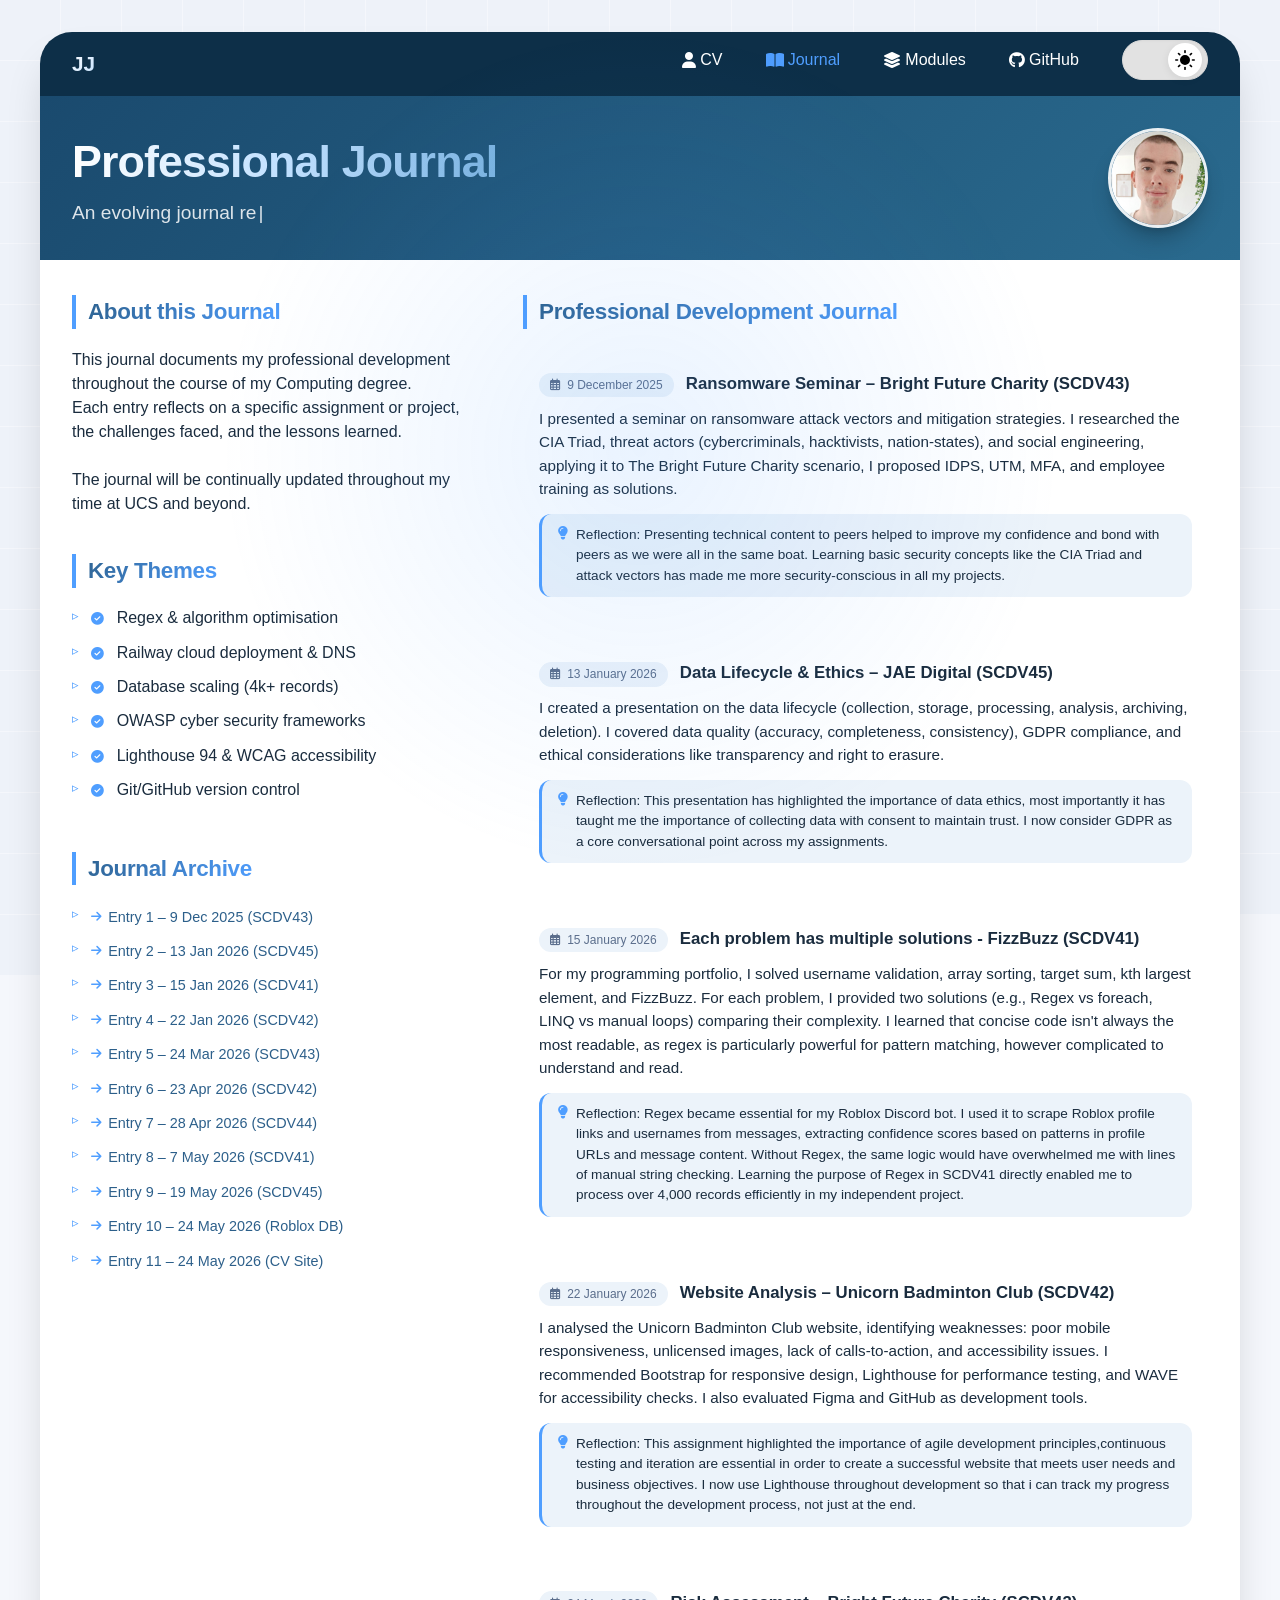
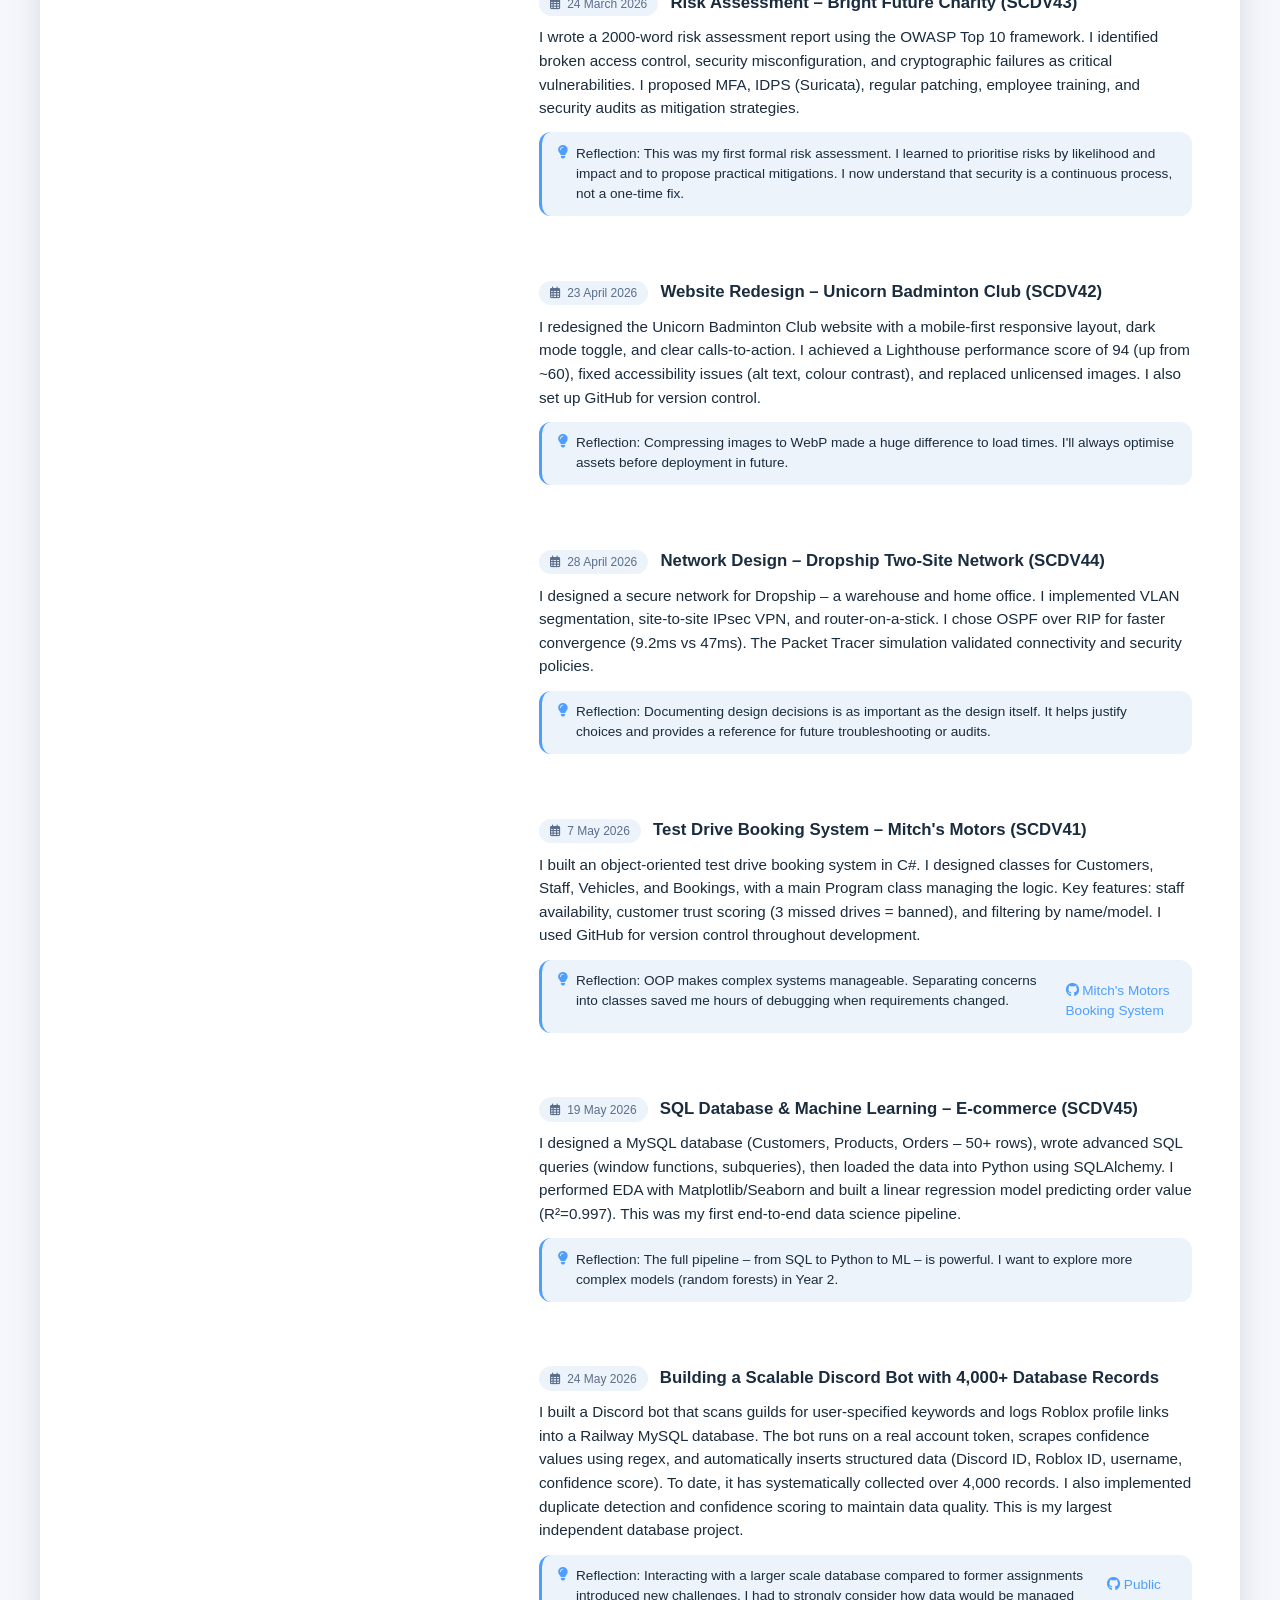
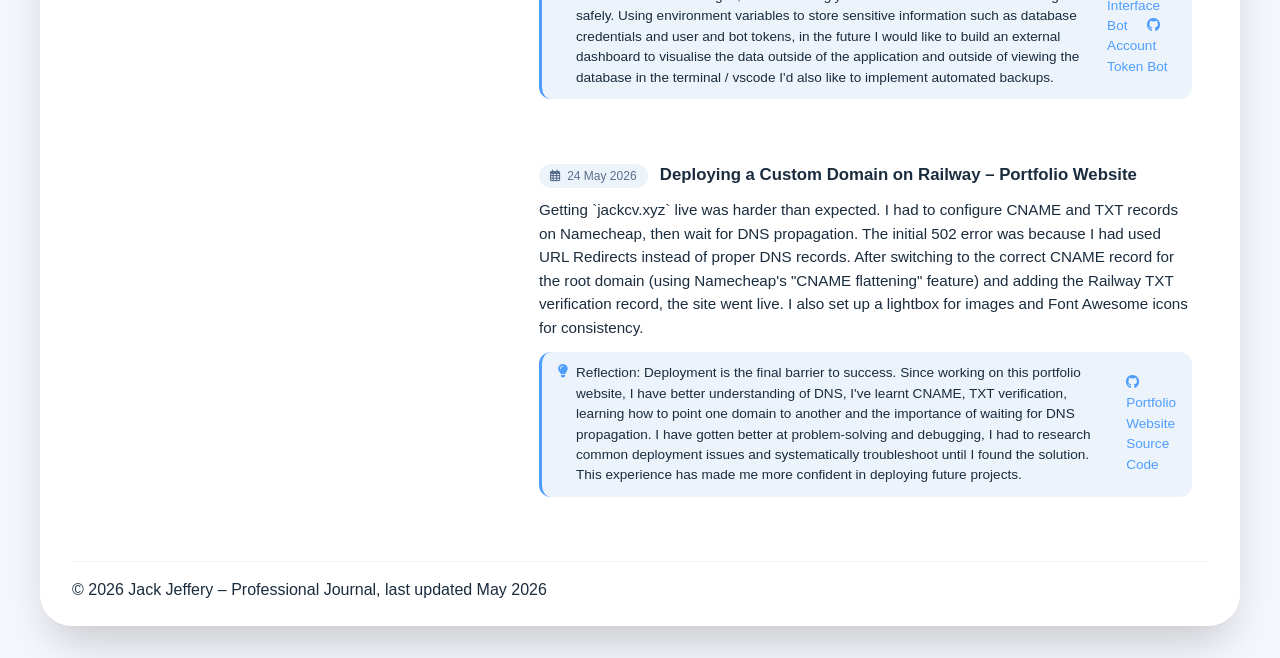
==== commit 2f3395f2: "cursor lighting effect" ====
--- a/journal.html
+++ b/journal.html
@@ -14,6 +14,7 @@
 </head>
 <body>
 
+<div class="cursor-spotlight" id="cursor-spotlight"></div>
 <!-- Interactive Grid Background -->
 <div class="grid-background" id="grid-bg"></div>
 
--- a/style.css
+++ b/style.css
@@ -1277,4 +1277,16 @@
   transform: scale(1.04);
   box-shadow: 0 25px 45px -12px rgba(0, 0, 0, 0.6),
               0 0 0 1px rgba(79, 158, 255, 0.2);
+}
+/* Cursor spotlight effect – full site */
+.cursor-spotlight {
+  position: fixed;
+  top: 0;
+  left: 0;
+  width: 100%;
+  height: 100%;
+  pointer-events: none;
+  z-index: 9998;
+  background: radial-gradient(600px circle at var(--x, 50%) var(--y, 50%), rgba(79, 158, 255, 0.12), transparent 70%);
+  transition: background 0.05s linear;
 }
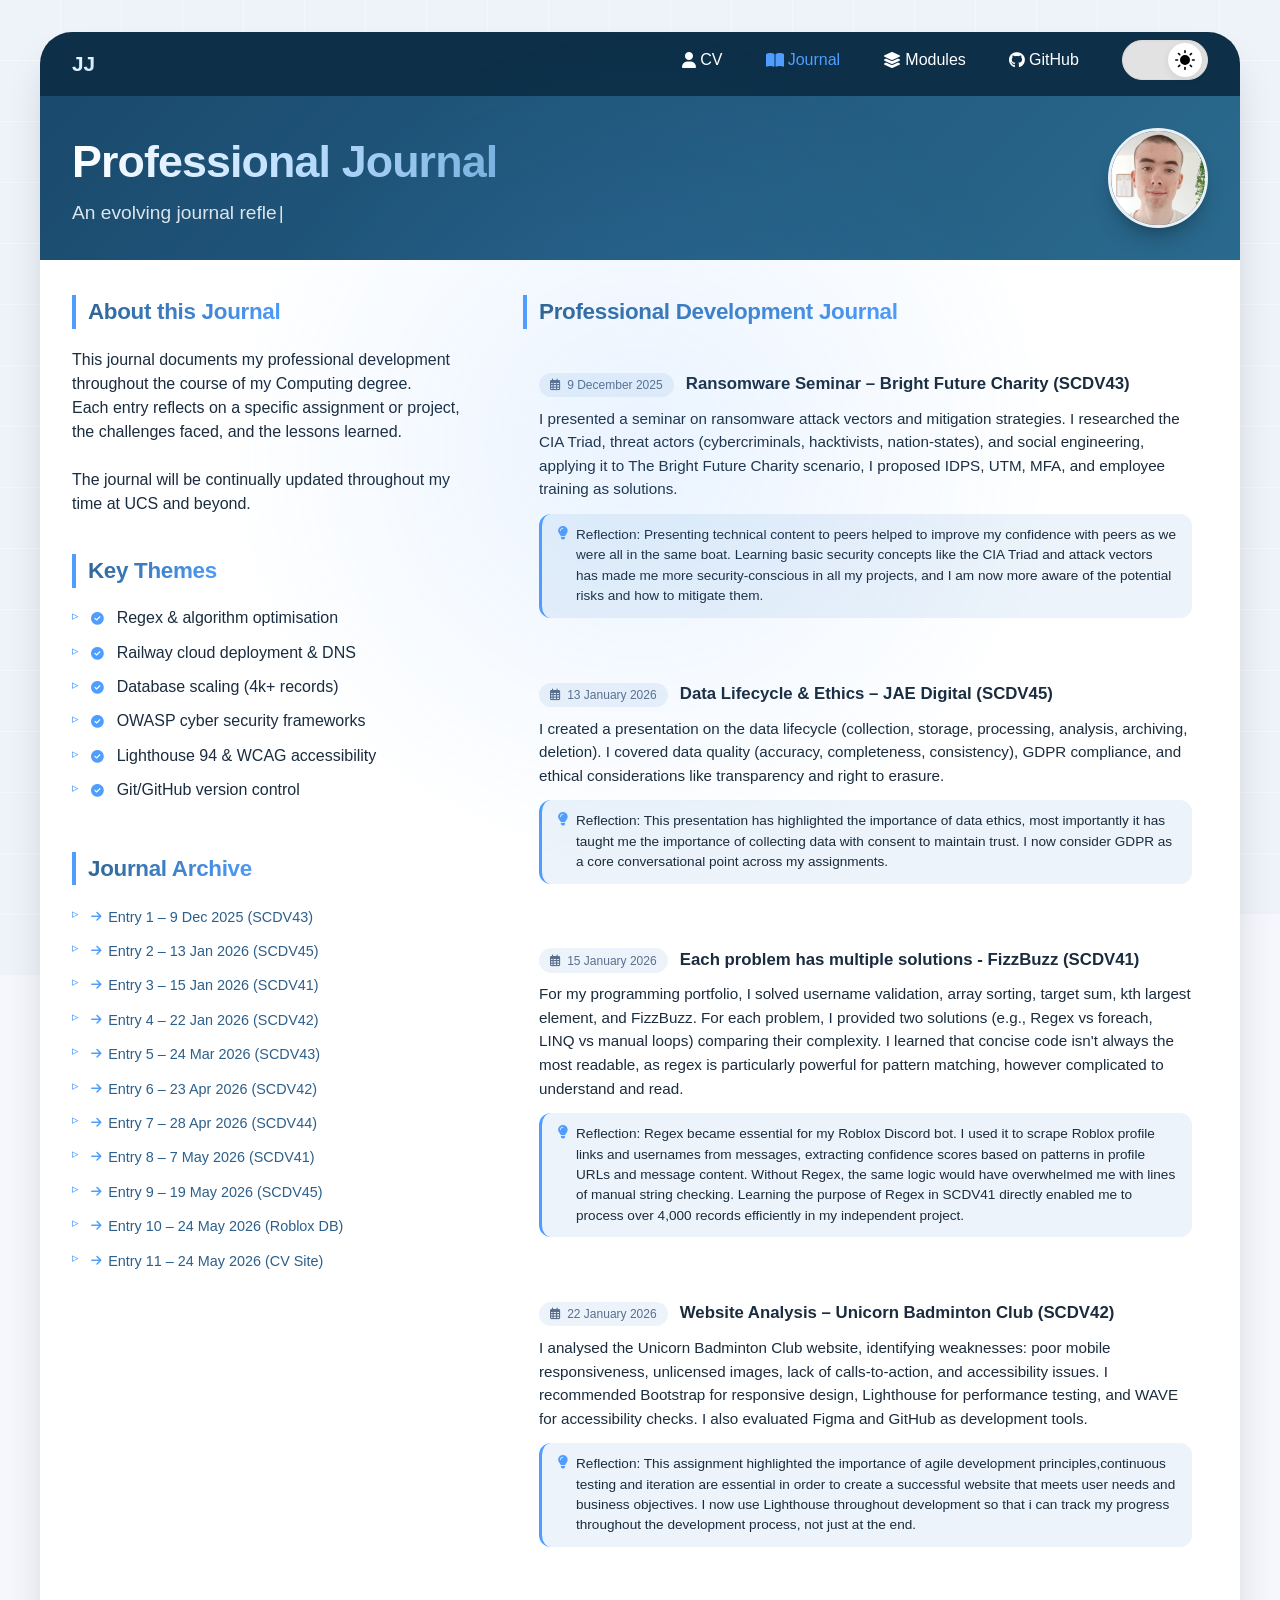
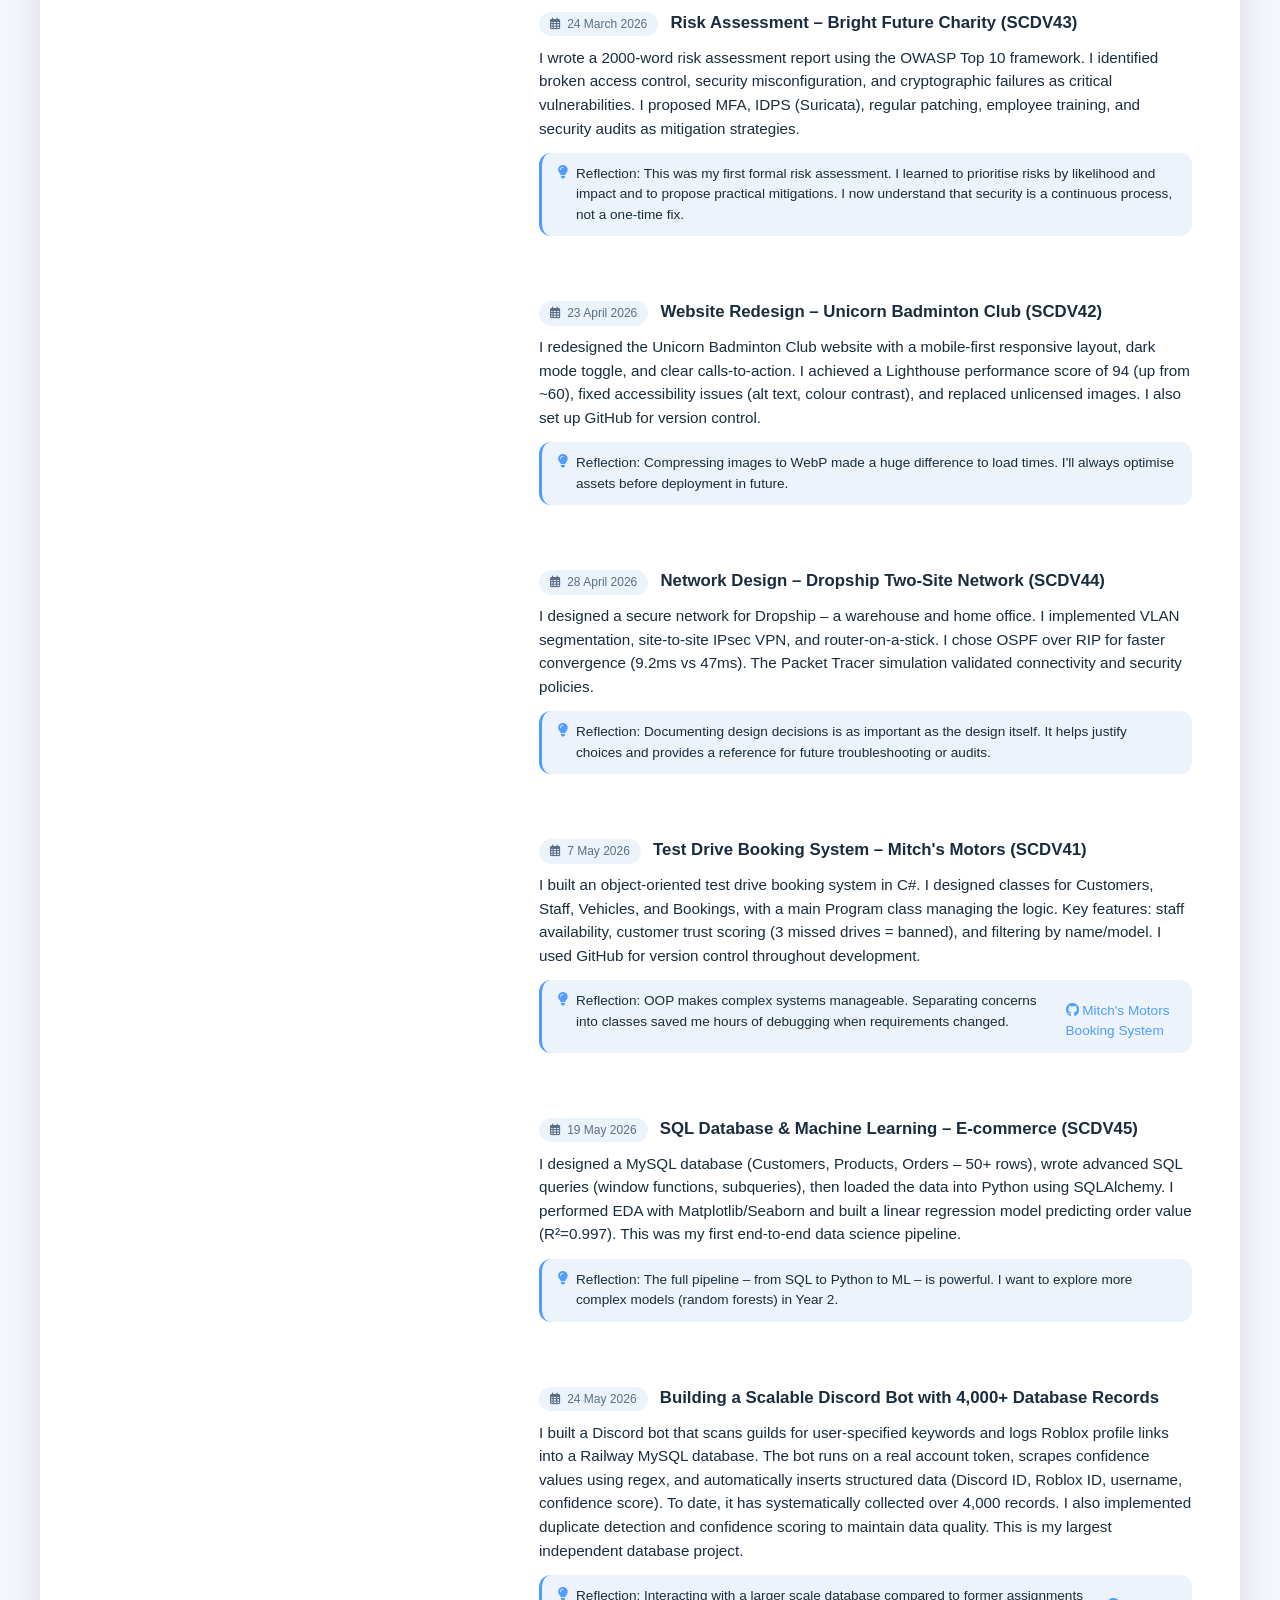
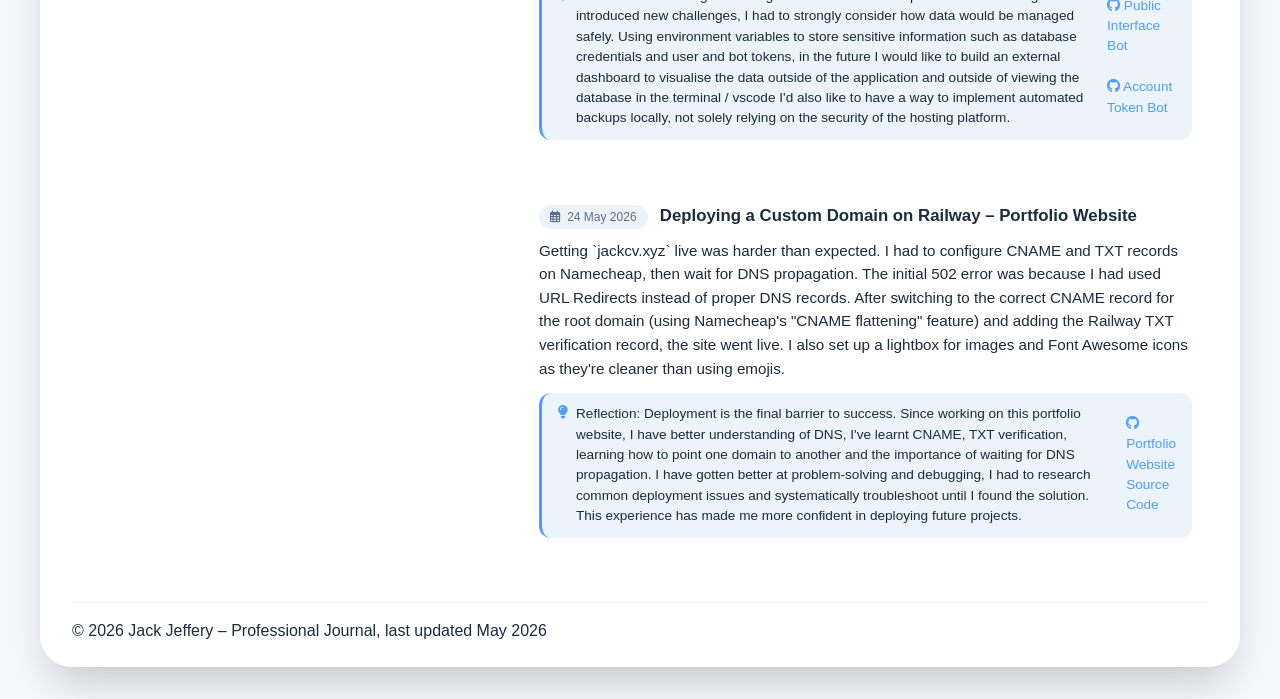
==== commit 627aa50c: "Changes in language in elements" ====
--- a/journal.html
+++ b/journal.html
@@ -123,7 +123,7 @@
                 I presented a seminar on ransomware attack vectors and mitigation strategies. I researched the CIA Triad, threat actors (cybercriminals, hacktivists, nation-states), and social engineering, applying it to The Bright Future Charity scenario, I proposed IDPS, UTM, MFA, and employee training as solutions.
               </div>
               <div class="entry-reflection">
-                <i class="fas fa-lightbulb"></i> Reflection: Presenting technical content to peers helped to improve my confidence and bond with peers as we were all in the same boat. Learning basic security concepts like the CIA Triad and attack vectors has made me more security-conscious in all my projects.
+                <i class="fas fa-lightbulb"></i> Reflection: Presenting technical content to peers helped to improve my confidence with peers as we were all in the same boat. Learning basic security concepts like the CIA Triad and attack vectors has made me more security-conscious in all my projects, and I am now more aware of the potential risks and how to mitigate them.
               </div>
             </div>
 
@@ -254,11 +254,11 @@
                 I built a Discord bot that scans guilds for user‑specified keywords and logs Roblox profile links into a Railway MySQL database. The bot runs on a real account token, scrapes confidence values using regex, and automatically inserts structured data (Discord ID, Roblox ID, username, confidence score). To date, it has systematically collected over 4,000 records. I also implemented duplicate detection and confidence scoring to maintain data quality. This is my largest independent database project.
               </div>
               <div class="entry-reflection">
-                <i class="fas fa-lightbulb"></i> Reflection: Interacting with a larger scale database compared to former assignments introduced new challenges, I had to strongly consider how data would be managed safely. Using environment variables to store sensitive information such as database credentials and user and bot tokens, in the future I would like to build an external dashboard to visualise the data outside of the application and outside of viewing the database in the terminal / vscode I'd also like to implement automated backups.
+                <i class="fas fa-lightbulb"></i> Reflection: Interacting with a larger scale database compared to former assignments introduced new challenges, I had to strongly consider how data would be managed safely. Using environment variables to store sensitive information such as database credentials and user and bot tokens, in the future I would like to build an external dashboard to visualise the data outside of the application and outside of viewing the database in the terminal / vscode I'd also like to have a way to implement automated backups locally, not solely relying on the security of the hosting platform.
                 <div style="margin-top: 0.6rem;">
                   <a href="https://github.com/JackUCS/PublicInterface" target="_blank" style="color: #4f9eff; text-decoration: none; margin-right: 1rem;">
                     <i class="fab fa-github"></i> Public Interface Bot
-                  </a>
+                  </a> <br> <br>
                   <a href="https://github.com/JackUCS/Roblox-Monitoring-Final" target="_blank" style="color: #4f9eff; text-decoration: none;">
                     <i class="fab fa-github"></i> Account Token Bot
                   </a>
@@ -273,7 +273,7 @@
                 <span class="entry-title">Deploying a Custom Domain on Railway – Portfolio Website</span>
               </div>
               <div class="entry-content">
-                Getting `jackcv.xyz` live was harder than expected. I had to configure CNAME and TXT records on Namecheap, then wait for DNS propagation. The initial 502 error was because I had used URL Redirects instead of proper DNS records. After switching to the correct CNAME record for the root domain (using Namecheap's "CNAME flattening" feature) and adding the Railway TXT verification record, the site went live. I also set up a lightbox for images and Font Awesome icons for consistency.
+                Getting `jackcv.xyz` live was harder than expected. I had to configure CNAME and TXT records on Namecheap, then wait for DNS propagation. The initial 502 error was because I had used URL Redirects instead of proper DNS records. After switching to the correct CNAME record for the root domain (using Namecheap's "CNAME flattening" feature) and adding the Railway TXT verification record, the site went live. I also set up a lightbox for images and Font Awesome icons as they're cleaner than using emojis.
               </div>
               <div class="entry-reflection">
                 <i class="fas fa-lightbulb"></i> Reflection: Deployment is the final barrier to success. Since working on this portfolio website, I have better understanding of DNS, I've learnt CNAME, TXT verification, learning how to point one domain to another and the importance of waiting for DNS propagation. I have gotten better at problem-solving and debugging, I had to research common deployment issues and systematically troubleshoot until I found the solution. This experience has made me more confident in deploying future projects.
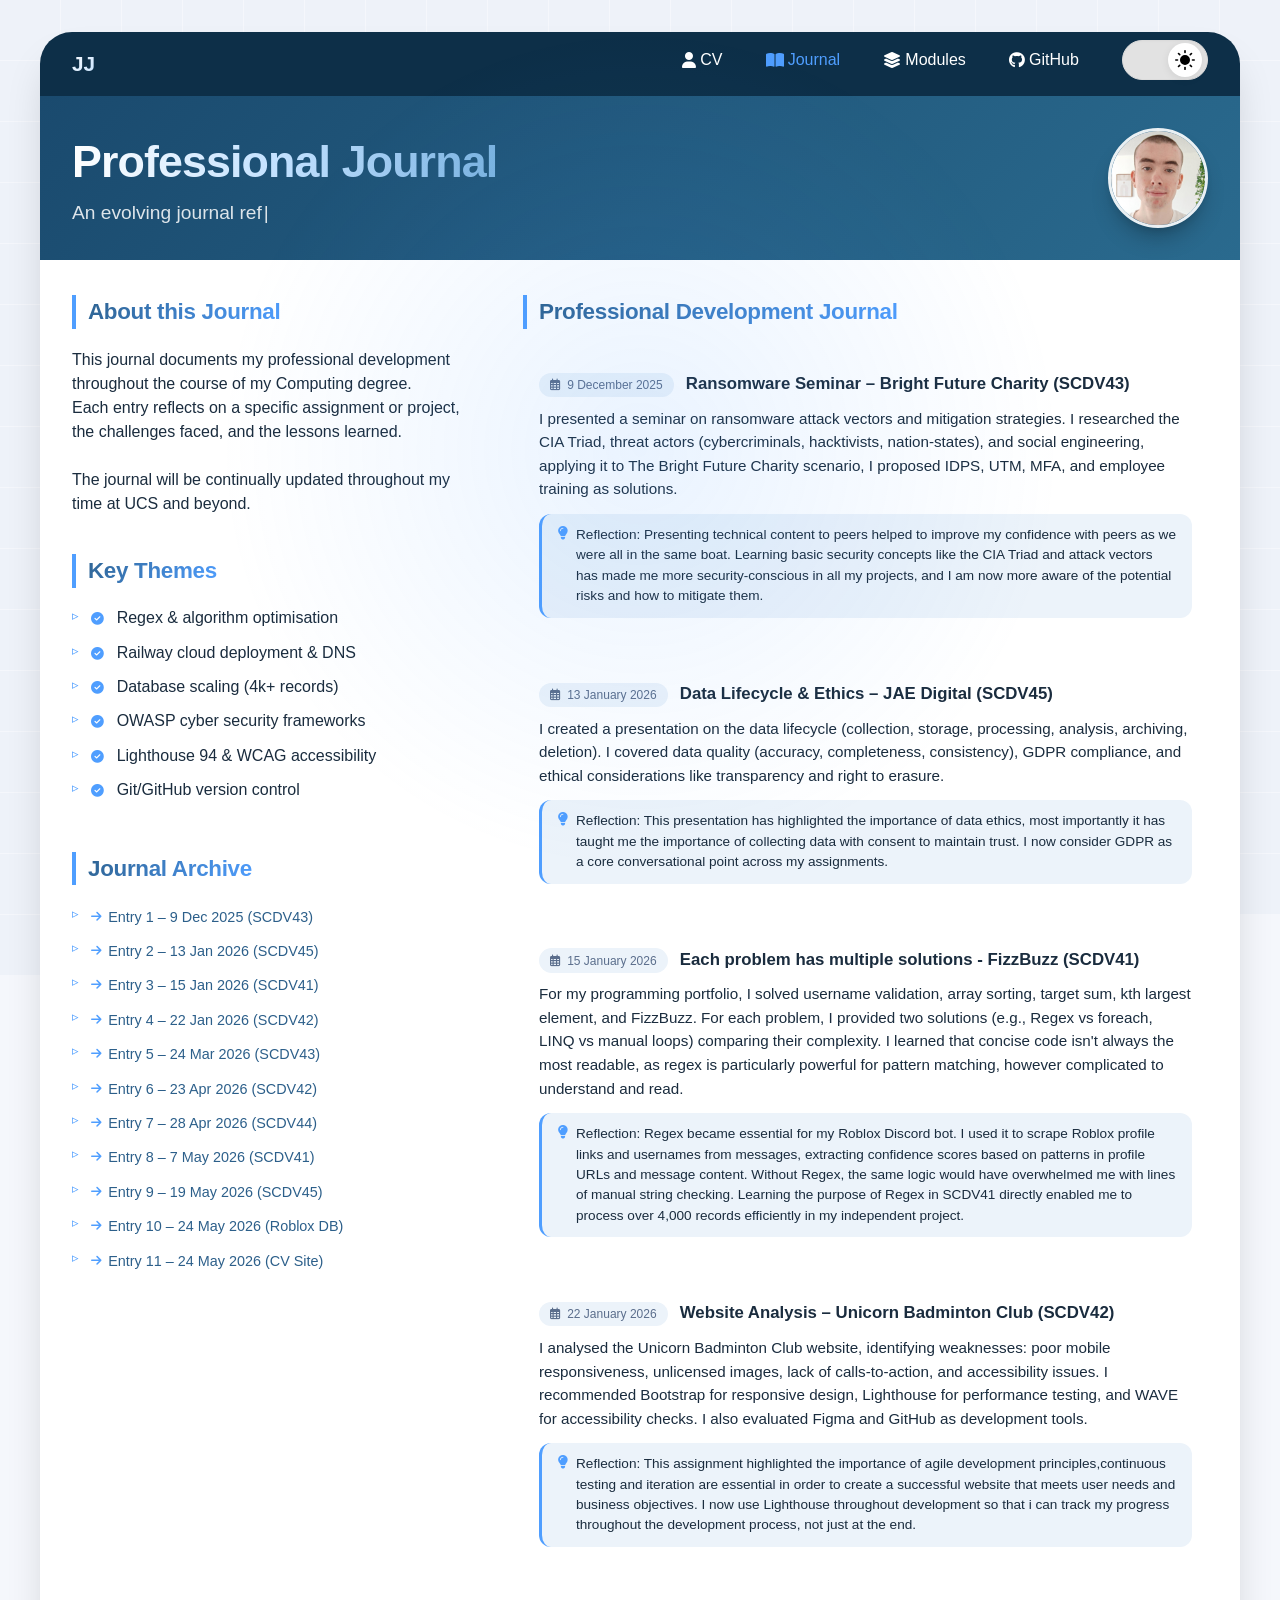
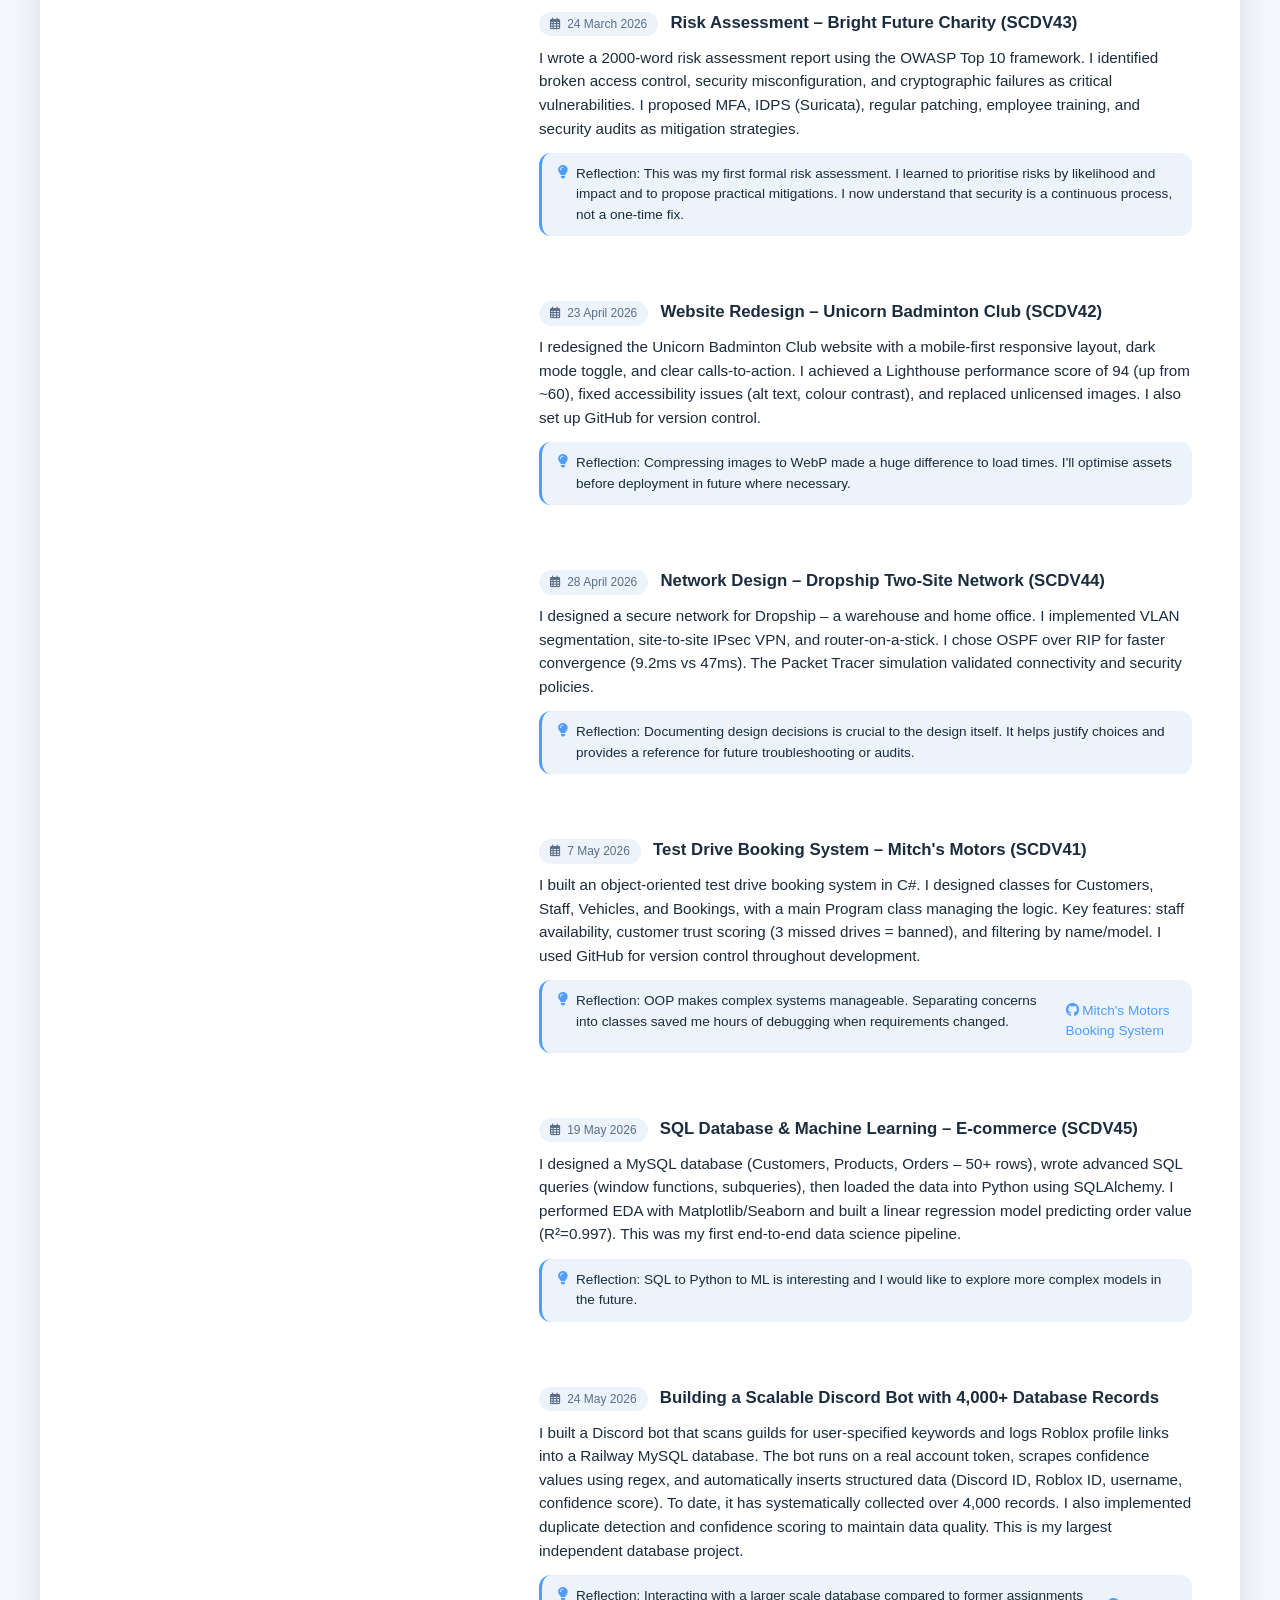
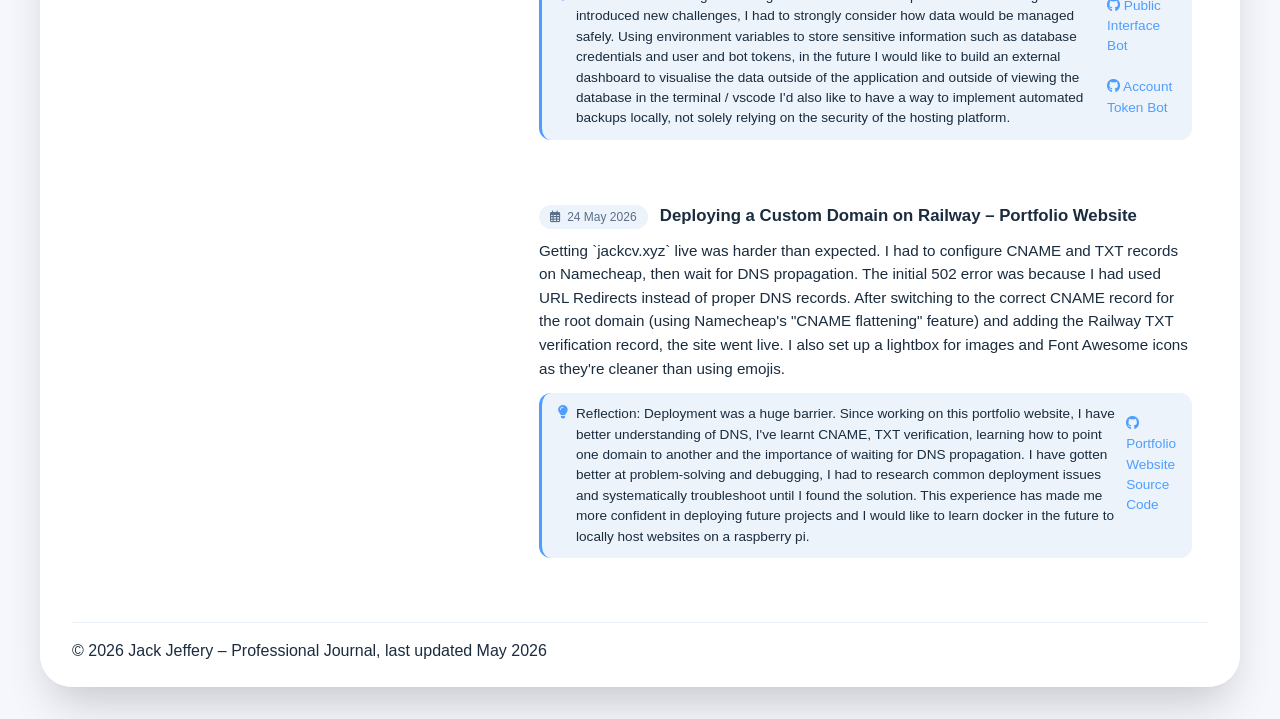
==== commit c1171cbb: "Small wording changes" ====
--- a/journal.html
+++ b/journal.html
@@ -193,7 +193,7 @@
                 I redesigned the Unicorn Badminton Club website with a mobile-first responsive layout, dark mode toggle, and clear calls-to-action. I achieved a Lighthouse performance score of 94 (up from ~60), fixed accessibility issues (alt text, colour contrast), and replaced unlicensed images. I also set up GitHub for version control.
               </div>
               <div class="entry-reflection">
-                <i class="fas fa-lightbulb"></i> Reflection: Compressing images to WebP made a huge difference to load times. I'll always optimise assets before deployment in future.
+                <i class="fas fa-lightbulb"></i> Reflection: Compressing images to WebP made a huge difference to load times. I'll optimise assets before deployment in future where necessary.
               </div>
             </div>
 
@@ -207,7 +207,7 @@
                 I designed a secure network for Dropship – a warehouse and home office. I implemented VLAN segmentation, site-to-site IPsec VPN, and router-on-a-stick. I chose OSPF over RIP for faster convergence (9.2ms vs 47ms). The Packet Tracer simulation validated connectivity and security policies.
               </div>
               <div class="entry-reflection">
-                <i class="fas fa-lightbulb"></i> Reflection: Documenting design decisions is as important as the design itself. It helps justify choices and provides a reference for future troubleshooting or audits.
+                <i class="fas fa-lightbulb"></i> Reflection: Documenting design decisions is crucial to the design itself. It helps justify choices and provides a reference for future troubleshooting or audits.
               </div>
             </div>
 
@@ -240,7 +240,7 @@
                 I designed a MySQL database (Customers, Products, Orders – 50+ rows), wrote advanced SQL queries (window functions, subqueries), then loaded the data into Python using SQLAlchemy. I performed EDA with Matplotlib/Seaborn and built a linear regression model predicting order value (R²=0.997). This was my first end-to-end data science pipeline.
               </div>
               <div class="entry-reflection">
-                <i class="fas fa-lightbulb"></i> Reflection: The full pipeline – from SQL to Python to ML – is powerful. I want to explore more complex models (random forests) in Year 2.
+                <i class="fas fa-lightbulb"></i> Reflection: SQL to Python to ML is interesting and I would like to explore more complex models in the future. 
               </div>
             </div>
 
@@ -276,7 +276,7 @@
                 Getting `jackcv.xyz` live was harder than expected. I had to configure CNAME and TXT records on Namecheap, then wait for DNS propagation. The initial 502 error was because I had used URL Redirects instead of proper DNS records. After switching to the correct CNAME record for the root domain (using Namecheap's "CNAME flattening" feature) and adding the Railway TXT verification record, the site went live. I also set up a lightbox for images and Font Awesome icons as they're cleaner than using emojis.
               </div>
               <div class="entry-reflection">
-                <i class="fas fa-lightbulb"></i> Reflection: Deployment is the final barrier to success. Since working on this portfolio website, I have better understanding of DNS, I've learnt CNAME, TXT verification, learning how to point one domain to another and the importance of waiting for DNS propagation. I have gotten better at problem-solving and debugging, I had to research common deployment issues and systematically troubleshoot until I found the solution. This experience has made me more confident in deploying future projects.
+                <i class="fas fa-lightbulb"></i> Reflection: Deployment was a huge barrier. Since working on this portfolio website, I have better understanding of DNS, I've learnt CNAME, TXT verification, learning how to point one domain to another and the importance of waiting for DNS propagation. I have gotten better at problem-solving and debugging, I had to research common deployment issues and systematically troubleshoot until I found the solution. This experience has made me more confident in deploying future projects and I would like to learn docker in the future to locally host websites on a raspberry pi.
                 <div style="margin-top: 0.6rem;">
                   <a href="https://github.com/JackUCS/Digital-CV" target="_blank" style="color: #4f9eff; text-decoration: none;">
                     <i class="fab fa-github"></i> Portfolio Website Source Code
